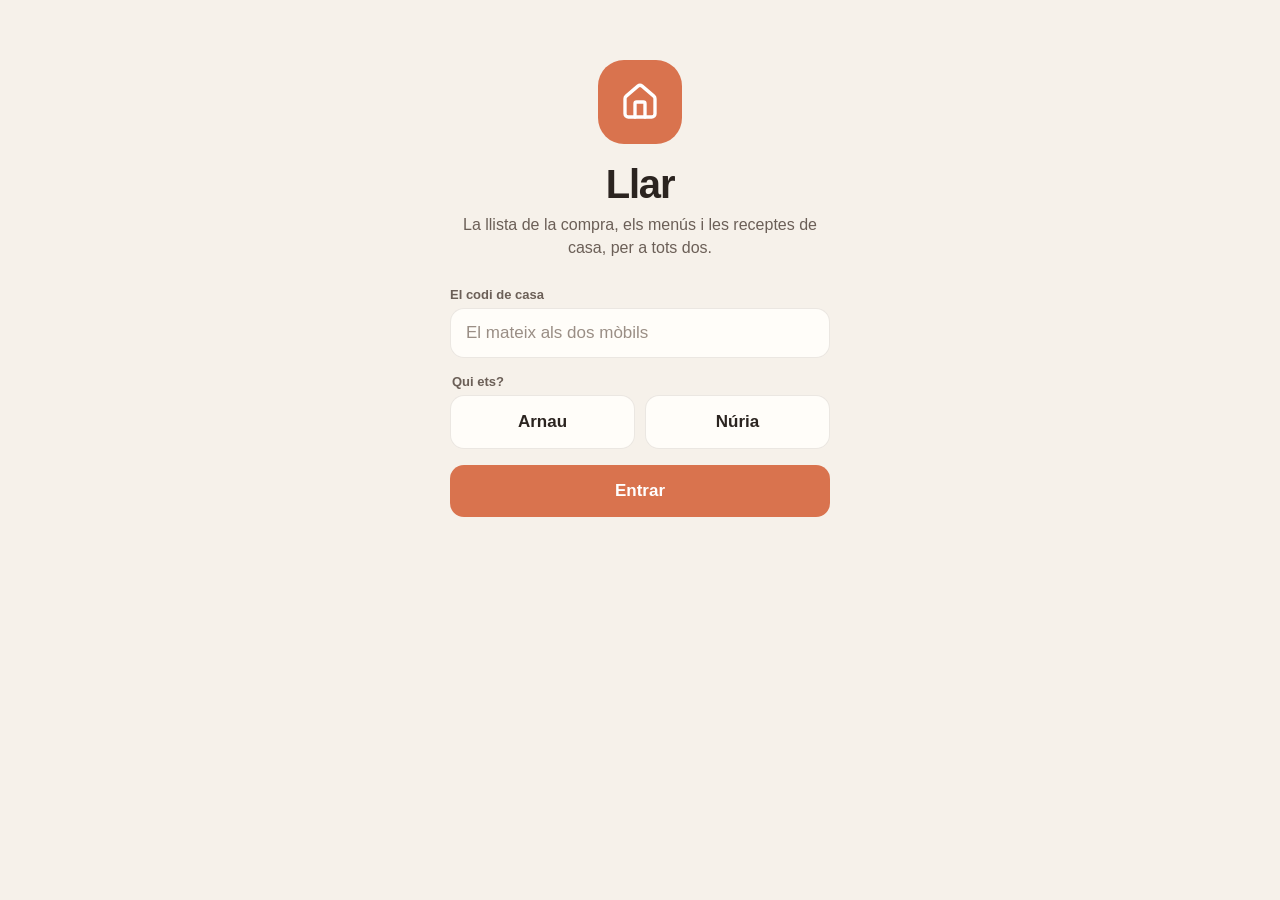
==== index.html @ fe241dc5 "Llar" ====
<!doctype html>
<html lang="ca">
<head>
<meta charset="utf-8">
<meta name="viewport" content="width=device-width, initial-scale=1, viewport-fit=cover">
<meta name="theme-color" content="#f6f1ea" media="(prefers-color-scheme: light)">
<meta name="theme-color" content="#161311" media="(prefers-color-scheme: dark)">
<meta name="robots" content="noindex">
<meta name="apple-mobile-web-app-capable" content="yes">
<meta name="mobile-web-app-capable" content="yes">
<meta name="apple-mobile-web-app-status-bar-style" content="default">
<meta name="apple-mobile-web-app-title" content="Llar">
<title>Llar</title>
<link rel="manifest" href="manifest.webmanifest">
<link rel="icon" href="icona-192.png">
<link rel="apple-touch-icon" href="icona-192.png">
<link rel="stylesheet" href="estil.css">
</head>
<body>
<div id="app"></div>
<script type="module" src="app.js"></script>
</body>
</html>
---- estil.css ----
/* La Llar: càlida i senzilla, per fer servir amb una mà al súper. Segueix el mode del mòbil (clar o fosc). */
:root {
	--fons: #f6f1ea; --panell: #fffdf9; --vora: rgba(60, 40, 20, 0.1);
	--text: #2b2420; --text-2: #6b5f57; --text-3: #9a8e85;
	--accent: #d9734e; --accent-suau: rgba(217, 115, 78, 0.12); --fet: #5b9a6b;
	color-scheme: light;
}
@media (prefers-color-scheme: dark) {
	:root {
		--fons: #161311; --panell: #211d1a; --vora: rgba(255, 240, 225, 0.08);
		--text: #f3ebe4; --text-2: #b9aca2; --text-3: #85796f;
		--accent: #ec8f69; --accent-suau: rgba(236, 143, 105, 0.14); --fet: #7cc08d;
		color-scheme: dark;
	}
}
* { box-sizing: border-box; }
html { -webkit-text-size-adjust: 100%; }
body { margin: 0; min-height: 100vh; font-family: -apple-system, BlinkMacSystemFont, 'SF Pro Text', 'Segoe UI', Inter, sans-serif; color: var(--text); background: var(--fons); -webkit-tap-highlight-color: transparent; }
button, input, textarea { font: inherit; color: inherit; }
button { cursor: pointer; }
svg { flex: none; }

/* entrar */
.entrar { display: flex; flex-direction: column; align-items: center; max-width: 420px; margin: 0 auto; padding: max(60px, env(safe-area-inset-top)) 20px 40px; text-align: center; }
.entrar .logo { display: grid; place-items: center; width: 84px; height: 84px; border-radius: 26px; color: #fff; background: var(--accent); }
.entrar h1 { margin: 18px 0 6px; font-size: 40px; font-weight: 900; letter-spacing: -0.03em; }
.entrar > p { margin: 0 0 28px; color: var(--text-2); line-height: 1.45; }
.entrar form { display: flex; flex-direction: column; gap: 16px; width: 100%; text-align: left; }
.entrar label { display: flex; flex-direction: column; gap: 6px; font-size: 13px; font-weight: 700; color: var(--text-2); }
.entrar input[name='codi']::placeholder { font-weight: 500; letter-spacing: 0; text-transform: none; color: var(--text-3); }
.entrar input[name='codi'] { height: 50px; padding: 0 16px; border: 0; border-radius: 14px; outline: 0; font-size: 17px; font-weight: 700; letter-spacing: 0.06em; text-transform: uppercase; background: var(--panell); box-shadow: inset 0 0 0 1px var(--vora); }
.entrar fieldset { display: flex; gap: 10px; margin: 0; padding: 0; border: 0; }
.entrar legend { margin-bottom: 6px; font-size: 13px; font-weight: 700; color: var(--text-2); }
.persona { flex: 1; }
.persona input { position: absolute; opacity: 0; }
.persona span { display: grid; place-items: center; height: 54px; border-radius: 14px; font-size: 17px; font-weight: 800; color: var(--text); background: var(--panell); box-shadow: inset 0 0 0 1px var(--vora); }
.persona input:checked + span { color: #fff; background: var(--accent); box-shadow: none; }
.entrar button[type='submit'] { height: 52px; border: 0; border-radius: 14px; font-size: 17px; font-weight: 800; color: #fff; background: var(--accent); }
.error { margin: 0; color: #c0392b; }

/* la barra de dalt */
.cap { position: sticky; top: 0; z-index: 5; display: flex; align-items: center; gap: 10px; padding: max(12px, env(safe-area-inset-top)) 16px 10px; background: color-mix(in srgb, var(--fons) 92%, transparent); backdrop-filter: blur(12px); -webkit-backdrop-filter: blur(12px); }
.marca { display: flex; align-items: center; gap: 7px; color: var(--accent); }
.marca b { font-size: 21px; font-weight: 900; letter-spacing: -0.02em; color: var(--text); }
.xarxa { display: flex; flex: 1; min-width: 0; align-items: center; gap: 5px; font-size: 12px; color: var(--text-3); }
.xarxa span { overflow: hidden; white-space: nowrap; text-overflow: ellipsis; }
.xarxa.al-dia svg { color: var(--fet); }
.xarxa.sense { color: var(--accent); }
.qui { height: 32px; padding: 0 12px; border: 0; border-radius: 999px; font-size: 13px; font-weight: 800; color: var(--accent); background: var(--accent-suau); }

.pantalla { display: flex; flex-direction: column; gap: 14px; max-width: 560px; margin: 0 auto; padding: 4px 16px calc(96px + env(safe-area-inset-bottom)); }

/* afegir */
.afegir { display: flex; gap: 8px; padding: 6px; border-radius: 18px; background: var(--panell); box-shadow: inset 0 0 0 1px var(--vora), 0 6px 20px rgba(60, 30, 10, 0.06); }
.afegir textarea { flex: 1; min-height: 44px; max-height: 160px; padding: 11px 10px; border: 0; outline: 0; font-size: 17px; background: none; resize: none; field-sizing: content; }
.afegir button { display: grid; place-items: center; width: 46px; height: 46px; align-self: flex-end; border: 0; border-radius: 14px; color: #fff; background: var(--accent); }

.sovint h2, .grup h2, .dia h2, .recepta-nova h2 { display: flex; align-items: center; gap: 6px; margin: 0 0 8px; font-size: 12px; font-weight: 800; letter-spacing: 0.08em; text-transform: uppercase; color: var(--text-3); }
.sovint > div { display: flex; flex-wrap: wrap; gap: 6px; }
.sovint button { height: 34px; padding: 0 13px; border: 0; border-radius: 999px; font-size: 14px; font-weight: 600; background: var(--panell); box-shadow: inset 0 0 0 1px var(--vora); }

/* la llista */
.grup h2 span { font-size: 15px; letter-spacing: 0; }
.grup h2 small { margin-left: 2px; font-weight: 700; color: var(--text-3); }
.grup ul { margin: 0; padding: 0; list-style: none; border-radius: 16px; background: var(--panell); box-shadow: inset 0 0 0 1px var(--vora); }
.grup li + li { border-top: 1px solid var(--vora); }
.cosa { display: flex; align-items: center; gap: 12px; width: 100%; min-height: 52px; padding: 10px 14px; border: 0; text-align: left; background: none; }
.cosa .marca { display: grid; place-items: center; width: 24px; height: 24px; border-radius: 50%; color: #fff; box-shadow: inset 0 0 0 2px var(--text-3); }
.cosa .nom { flex: 1; font-size: 17px; }
.cosa small { font-size: 12px; color: var(--text-3); text-align: right; }
.cosa.fet .marca { background: var(--fet); box-shadow: none; }
.cosa.fet .nom { color: var(--text-3); text-decoration: line-through; }
.comprat { opacity: 0.85; }
.buidar { margin-left: auto; height: 28px; padding: 0 11px; border: 0; border-radius: 999px; font-size: 12px; font-weight: 800; letter-spacing: 0; text-transform: none; color: #fff; background: var(--fet); }
.buit { display: flex; flex-direction: column; align-items: center; gap: 6px; margin: 30px 0; text-align: center; color: var(--text-2); }
.buit svg { color: var(--accent); }
.buit b { font-size: 18px; color: var(--text); }

/* el menú */
.explica { margin: 0; font-size: 14px; line-height: 1.45; color: var(--text-2); }
.dia { padding: 12px 14px; border-radius: 16px; background: var(--panell); box-shadow: inset 0 0 0 1px var(--vora); }
.dia h2 { margin-bottom: 6px; font-size: 15px; letter-spacing: 0; text-transform: none; color: var(--text); }
.dia h2 small { font-size: 12px; font-weight: 600; color: var(--text-3); }
.plat { display: flex; align-items: center; gap: 8px; padding: 8px 0; border-bottom: 1px solid var(--vora); }
.plat span { flex: 1; font-weight: 600; }
.plat small { font-size: 12px; color: var(--text-3); }
.plat button { display: grid; place-items: center; width: 30px; height: 30px; border: 0; border-radius: 50%; color: var(--text-3); background: none; }
.afegir-plat { display: flex; align-items: center; gap: 5px; height: 36px; margin-top: 6px; padding: 0 12px; border: 0; border-radius: 10px; font-size: 14px; font-weight: 700; color: var(--accent); background: var(--accent-suau); }
.triar { display: flex; flex-wrap: wrap; gap: 6px; margin-top: 8px; }
.triar button { height: 36px; padding: 0 12px; border: 0; border-radius: 999px; font-size: 14px; font-weight: 600; color: #fff; background: var(--accent); }
.triar .cancel { color: var(--text-2); background: var(--accent-suau); }

/* receptes */
.recepta-nova { display: flex; flex-direction: column; gap: 8px; padding: 14px; border-radius: 16px; background: var(--panell); box-shadow: inset 0 0 0 1px var(--vora); }
.recepta-nova input, .recepta-nova textarea { padding: 11px 12px; border: 0; border-radius: 10px; outline: 0; font-size: 16px; background: var(--fons); resize: vertical; }
.recepta-nova button { height: 44px; border: 0; border-radius: 12px; font-weight: 800; color: #fff; background: var(--accent); }
.recepta { border-radius: 16px; background: var(--panell); box-shadow: inset 0 0 0 1px var(--vora); }
.recepta summary { display: flex; align-items: baseline; gap: 8px; padding: 14px; list-style: none; cursor: pointer; }
.recepta summary::-webkit-details-marker { display: none; }
.recepta summary b { flex: 1; font-size: 16px; }
.recepta summary small { font-size: 12px; color: var(--text-3); }
.recepta ul { margin: 0; padding: 0 14px 0 32px; color: var(--text-2); line-height: 1.6; }
.recepta-botons { display: flex; gap: 8px; padding: 12px 14px 14px; }
.recepta-botons button { display: flex; align-items: center; gap: 6px; height: 38px; padding: 0 12px; border: 0; border-radius: 10px; font-size: 14px; font-weight: 700; color: var(--accent); background: var(--accent-suau); }
.recepta-botons .perill { margin-left: auto; color: var(--text-3); background: none; }

/* les pestanyes */
.pestanyes { position: fixed; right: 0; bottom: 0; left: 0; z-index: 5; display: flex; justify-content: center; gap: 4px; padding: 8px 12px max(10px, env(safe-area-inset-bottom)); background: color-mix(in srgb, var(--panell) 94%, transparent); backdrop-filter: blur(12px); -webkit-backdrop-filter: blur(12px); box-shadow: 0 -1px 0 var(--vora); }
.pestanyes button { position: relative; display: flex; flex: 1; max-width: 140px; flex-direction: column; align-items: center; gap: 3px; padding: 6px 0; border: 0; font-size: 11.5px; font-weight: 700; color: var(--text-3); background: none; }
.pestanyes button[aria-pressed='true'] { color: var(--accent); }
.pestanyes i { position: absolute; top: 0; left: calc(50% + 8px); min-width: 18px; height: 18px; padding: 0 5px; border-radius: 999px; font-size: 11px; font-style: normal; font-weight: 800; line-height: 18px; color: #fff; background: var(--accent); }

#avis { position: fixed; left: 50%; bottom: calc(84px + env(safe-area-inset-bottom)); z-index: 10; margin: 0; padding: 10px 16px; border-radius: 999px; font-size: 14px; font-weight: 700; color: #fff; background: #2b2420; opacity: 0; transform: translate(-50%, 8px); transition: opacity 0.2s, transform 0.2s; pointer-events: none; }
#avis.veure { opacity: 1; transform: translate(-50%, 0); }
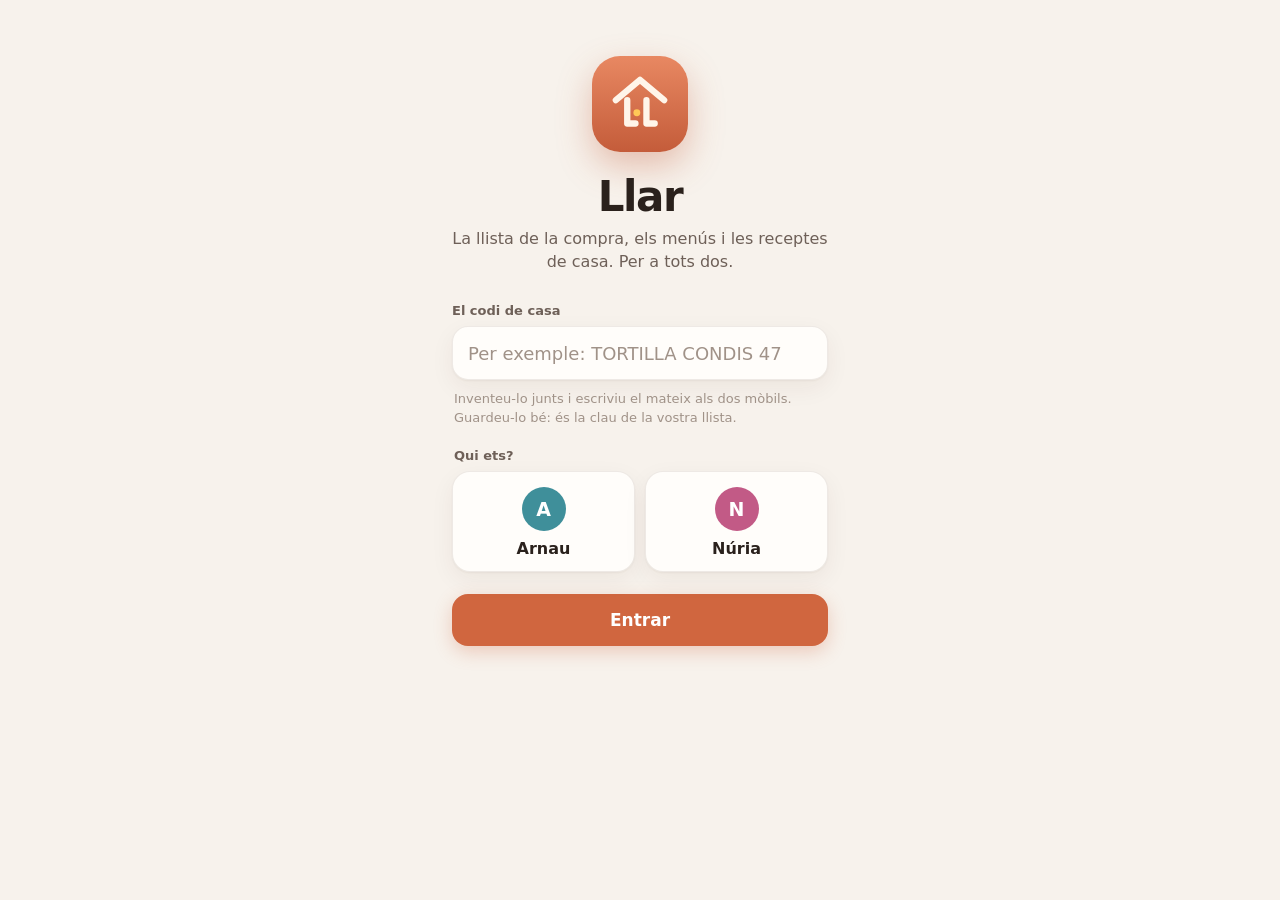
==== commit 5a72d183: "Llar" ====
--- a/index.html
+++ b/index.html
@@ -3,8 +3,8 @@
 <head>
 <meta charset="utf-8">
 <meta name="viewport" content="width=device-width, initial-scale=1, viewport-fit=cover">
-<meta name="theme-color" content="#f6f1ea" media="(prefers-color-scheme: light)">
-<meta name="theme-color" content="#161311" media="(prefers-color-scheme: dark)">
+<meta name="theme-color" content="#f7f2ec" media="(prefers-color-scheme: light)">
+<meta name="theme-color" content="#14110f" media="(prefers-color-scheme: dark)">
 <meta name="robots" content="noindex">
 <meta name="apple-mobile-web-app-capable" content="yes">
 <meta name="mobile-web-app-capable" content="yes">
@@ -13,7 +13,7 @@
 <title>Llar</title>
 <link rel="manifest" href="manifest.webmanifest">
 <link rel="icon" href="icona-192.png">
-<link rel="apple-touch-icon" href="icona-192.png">
+<link rel="apple-touch-icon" href="icona-180.png">
 <link rel="stylesheet" href="estil.css">
 </head>
 <body>
--- a/estil.css
+++ b/estil.css
@@ -1,114 +1,253 @@
-/* La Llar: càlida i senzilla, per fer servir amb una mà al súper. Segueix el mode del mòbil (clar o fosc). */
+/* La Llar: càlida i clara, per fer servir amb una mà al súper. Segueix el mode del mòbil (clar o fosc). */
 :root {
-	--fons: #f6f1ea; --panell: #fffdf9; --vora: rgba(60, 40, 20, 0.1);
-	--text: #2b2420; --text-2: #6b5f57; --text-3: #9a8e85;
-	--accent: #d9734e; --accent-suau: rgba(217, 115, 78, 0.12); --fet: #5b9a6b;
+	--fons: #f7f2ec; --panell: #fffdfa; --panell-2: #f1e9e0; --vora: rgba(70, 40, 20, 0.09);
+	--text: #2a211c; --text-2: #6e6058; --text-3: #a09288;
+	--accent: #d0663f; --accent-fort: #b9542f; --accent-suau: rgba(208, 102, 63, 0.11); --groc: #ffc857;
+	--fet: #4f9a68; --fet-suau: rgba(79, 154, 104, 0.12); --perill: #c8483a;
+	--arnau: #3f8f9a; --nuria: #c25a86; --reshi: #b08d3f;
+	--ombra: 0 1px 2px rgba(70, 40, 20, 0.05), 0 8px 24px rgba(70, 40, 20, 0.06);
+	--radi: 18px;
 	color-scheme: light;
 }
 @media (prefers-color-scheme: dark) {
 	:root {
-		--fons: #161311; --panell: #211d1a; --vora: rgba(255, 240, 225, 0.08);
-		--text: #f3ebe4; --text-2: #b9aca2; --text-3: #85796f;
-		--accent: #ec8f69; --accent-suau: rgba(236, 143, 105, 0.14); --fet: #7cc08d;
+		--fons: #14110f; --panell: #1f1a17; --panell-2: #2a2420; --vora: rgba(255, 235, 215, 0.07);
+		--text: #f4ece5; --text-2: #b8aaa0; --text-3: #85786f;
+		--accent: #ec8a62; --accent-fort: #f39b76; --accent-suau: rgba(236, 138, 98, 0.13);
+		--fet: #6cc28a; --fet-suau: rgba(108, 194, 138, 0.13); --perill: #ef7466;
+		--arnau: #5bb3bf; --nuria: #e07fa9; --reshi: #d2b061;
+		--ombra: 0 1px 2px rgba(0, 0, 0, 0.3);
 		color-scheme: dark;
 	}
 }
 * { box-sizing: border-box; }
 html { -webkit-text-size-adjust: 100%; }
-body { margin: 0; min-height: 100vh; font-family: -apple-system, BlinkMacSystemFont, 'SF Pro Text', 'Segoe UI', Inter, sans-serif; color: var(--text); background: var(--fons); -webkit-tap-highlight-color: transparent; }
+body { margin: 0; min-height: 100vh; font-family: -apple-system, BlinkMacSystemFont, 'SF Pro Text', 'Segoe UI', Inter, system-ui, sans-serif; color: var(--text); background: var(--fons); -webkit-tap-highlight-color: transparent; -webkit-font-smoothing: antialiased; }
+body.amb-full { overflow: hidden; }
 button, input, textarea { font: inherit; color: inherit; }
-button { cursor: pointer; }
+button { cursor: pointer; -webkit-user-select: none; user-select: none; }
+button:active { transform: scale(0.97); }
 svg { flex: none; }
+[hidden] { display: none !important; }
+:focus-visible { outline: 2px solid var(--accent); outline-offset: 2px; }
+
+/* les rodonetes de cada persona */
+.av { display: inline-grid; flex: none; place-items: center; width: 24px; height: 24px; border-radius: 50%; font-size: 11.5px; font-weight: 800; color: #fff; background: var(--text-3); }
+.av.gran { width: 44px; height: 44px; font-size: 19px; }
+.av-arnau { background: var(--arnau); }
+.av-nuria { background: var(--nuria); }
+.av-reshi { background: var(--reshi); }
+
+/* botons */
+.boto-gran { display: flex; align-items: center; justify-content: center; gap: 8px; width: 100%; height: 52px; border: 0; border-radius: 16px; font-size: 17px; font-weight: 800; color: #fff; background: var(--accent); box-shadow: 0 6px 18px rgba(208, 102, 63, 0.28); }
+.boto-principal { display: flex; align-items: center; gap: 6px; height: 44px; padding: 0 16px; border: 0; border-radius: 14px; font-size: 15px; font-weight: 800; color: #fff; background: var(--accent); }
+.boto-suau { display: inline-flex; align-items: center; justify-content: center; gap: 6px; min-width: 40px; height: 40px; padding: 0 12px; border: 0; border-radius: 12px; font-size: 14px; font-weight: 800; color: var(--accent); background: var(--accent-suau); }
+.boto-suau.actiu { color: #fff; background: var(--accent); }
+.boto-suau.ample { width: 100%; height: 48px; }
+.boto-perill { display: inline-flex; align-items: center; gap: 6px; height: 44px; padding: 0 14px; border: 0; border-radius: 12px; font-size: 14px; font-weight: 700; color: var(--perill); background: none; }
+.enllac { padding: 0; border: 0; font-weight: 700; color: var(--accent); background: none; text-decoration: underline; text-underline-offset: 3px; }
 
 /* entrar */
-.entrar { display: flex; flex-direction: column; align-items: center; max-width: 420px; margin: 0 auto; padding: max(60px, env(safe-area-inset-top)) 20px 40px; text-align: center; }
-.entrar .logo { display: grid; place-items: center; width: 84px; height: 84px; border-radius: 26px; color: #fff; background: var(--accent); }
-.entrar h1 { margin: 18px 0 6px; font-size: 40px; font-weight: 900; letter-spacing: -0.03em; }
-.entrar > p { margin: 0 0 28px; color: var(--text-2); line-height: 1.45; }
-.entrar form { display: flex; flex-direction: column; gap: 16px; width: 100%; text-align: left; }
-.entrar label { display: flex; flex-direction: column; gap: 6px; font-size: 13px; font-weight: 700; color: var(--text-2); }
+.entrar { display: flex; flex-direction: column; align-items: center; max-width: 420px; margin: 0 auto; padding: max(56px, calc(env(safe-area-inset-top) + 36px)) 22px 40px; text-align: center; }
+.logo-gran { display: grid; place-items: center; width: 96px; height: 96px; border-radius: 28px; color: #fff5e9; background: linear-gradient(180deg, #e88862, #c45c3a); box-shadow: 0 14px 34px rgba(196, 92, 58, 0.35); }
+.entrar h1 { margin: 20px 0 6px; font-size: 42px; font-weight: 900; letter-spacing: -0.035em; }
+.entrar > p { margin: 0 0 30px; font-size: 16px; line-height: 1.45; color: var(--text-2); }
+.entrar form { display: flex; flex-direction: column; gap: 14px; width: 100%; text-align: left; }
+.entrar label, .entrar legend { display: flex; flex-direction: column; gap: 8px; font-size: 13px; font-weight: 800; color: var(--text-2); }
+.entrar input[name='codi'] { height: 54px; padding: 0 16px; border: 0; border-radius: 16px; outline: 0; font-size: 18px; font-weight: 800; letter-spacing: 0.05em; text-transform: uppercase; background: var(--panell); box-shadow: inset 0 0 0 1px var(--vora), var(--ombra); }
+.entrar input[name='codi']:focus { box-shadow: inset 0 0 0 2px var(--accent); }
 .entrar input[name='codi']::placeholder { font-weight: 500; letter-spacing: 0; text-transform: none; color: var(--text-3); }
-.entrar input[name='codi'] { height: 50px; padding: 0 16px; border: 0; border-radius: 14px; outline: 0; font-size: 17px; font-weight: 700; letter-spacing: 0.06em; text-transform: uppercase; background: var(--panell); box-shadow: inset 0 0 0 1px var(--vora); }
-.entrar fieldset { display: flex; gap: 10px; margin: 0; padding: 0; border: 0; }
-.entrar legend { margin-bottom: 6px; font-size: 13px; font-weight: 700; color: var(--text-2); }
-.persona { flex: 1; }
+.ajuda { margin: -4px 2px 6px; font-size: 13px; line-height: 1.45; color: var(--text-3); }
+.entrar fieldset { margin: 0; padding: 0; border: 0; }
+.entrar legend { margin-bottom: 8px; }
+.persones { display: flex; gap: 10px; }
+.persona { position: relative; flex: 1; }
 .persona input { position: absolute; opacity: 0; }
-.persona span { display: grid; place-items: center; height: 54px; border-radius: 14px; font-size: 17px; font-weight: 800; color: var(--text); background: var(--panell); box-shadow: inset 0 0 0 1px var(--vora); }
-.persona input:checked + span { color: #fff; background: var(--accent); box-shadow: none; }
-.entrar button[type='submit'] { height: 52px; border: 0; border-radius: 14px; font-size: 17px; font-weight: 800; color: #fff; background: var(--accent); }
-.error { margin: 0; color: #c0392b; }
+.persona > span { display: flex; flex-direction: column; align-items: center; gap: 8px; padding: 16px 0 14px; border-radius: 18px; font-size: 16px; font-weight: 800; color: var(--text); background: var(--panell); box-shadow: inset 0 0 0 1px var(--vora), var(--ombra); transition: box-shadow 0.15s; }
+.persona input:checked + span { box-shadow: inset 0 0 0 2.5px var(--accent), var(--ombra); }
+.persona input:focus-visible + span { outline: 2px solid var(--accent); outline-offset: 2px; }
+.entrar .boto-gran { margin-top: 8px; }
+.error { margin: 0; color: var(--perill); }
 
 /* la barra de dalt */
-.cap { position: sticky; top: 0; z-index: 5; display: flex; align-items: center; gap: 10px; padding: max(12px, env(safe-area-inset-top)) 16px 10px; background: color-mix(in srgb, var(--fons) 92%, transparent); backdrop-filter: blur(12px); -webkit-backdrop-filter: blur(12px); }
-.marca { display: flex; align-items: center; gap: 7px; color: var(--accent); }
-.marca b { font-size: 21px; font-weight: 900; letter-spacing: -0.02em; color: var(--text); }
-.xarxa { display: flex; flex: 1; min-width: 0; align-items: center; gap: 5px; font-size: 12px; color: var(--text-3); }
-.xarxa span { overflow: hidden; white-space: nowrap; text-overflow: ellipsis; }
-.xarxa.al-dia svg { color: var(--fet); }
-.xarxa.sense { color: var(--accent); }
-.qui { height: 32px; padding: 0 12px; border: 0; border-radius: 999px; font-size: 13px; font-weight: 800; color: var(--accent); background: var(--accent-suau); }
-
-.pantalla { display: flex; flex-direction: column; gap: 14px; max-width: 560px; margin: 0 auto; padding: 4px 16px calc(96px + env(safe-area-inset-bottom)); }
+.cap { position: sticky; top: 0; z-index: 5; display: flex; align-items: center; gap: 10px; padding: max(12px, env(safe-area-inset-top)) 16px 10px; background: color-mix(in srgb, var(--fons) 88%, transparent); backdrop-filter: saturate(1.4) blur(14px); -webkit-backdrop-filter: saturate(1.4) blur(14px); }
+.marca { display: flex; flex: 1; align-items: center; gap: 8px; color: var(--accent); }
+.marca b { font-size: 22px; font-weight: 900; letter-spacing: -0.03em; color: var(--text); }
+.estat-xarxa { display: flex; align-items: center; gap: 6px; height: 30px; padding: 0 6px; border: 0; font-size: 12.5px; font-weight: 700; color: var(--text-3); background: none; }
+.estat-xarxa i, .xarxa-text i { width: 8px; height: 8px; border-radius: 50%; background: var(--text-3); }
+.estat-xarxa.al-dia i, .xarxa-text.al-dia i { background: var(--fet); }
+.estat-xarxa.sense, .xarxa-text.sense { color: var(--accent); }
+.estat-xarxa.sense i, .xarxa-text.sense i { background: var(--accent); }
+.estat-xarxa.mirant i { animation: batec 1s ease-in-out infinite alternate; }
+@keyframes batec { to { opacity: 0.25; } }
+.qui { padding: 0; border: 0; border-radius: 50%; background: none; }
+.qui .av { width: 34px; height: 34px; font-size: 14px; }
+
+.pantalla { display: flex; flex-direction: column; gap: 16px; max-width: 560px; margin: 0 auto; padding: 6px 16px calc(110px + env(safe-area-inset-bottom)); }
+.titol h1 { margin: 4px 0 4px; font-size: 32px; font-weight: 900; letter-spacing: -0.03em; }
+.titol p { margin: 0; font-size: 14.5px; line-height: 1.45; color: var(--text-2); }
+
+/* instal·lar a l'iPhone */
+.installar { display: flex; align-items: flex-start; gap: 12px; padding: 14px; border-radius: var(--radi); background: var(--accent-suau); }
+.installar-icona { display: grid; flex: none; place-items: center; width: 44px; height: 44px; border-radius: 12px; color: #fff5e9; background: linear-gradient(180deg, #e88862, #c45c3a); }
+.installar > div:nth-child(2) { flex: 1; }
+.installar b { font-size: 15px; }
+.installar p { margin: 3px 0 0; font-size: 13.5px; line-height: 1.45; color: var(--text-2); }
+.installar p svg { vertical-align: -2px; color: var(--accent); }
+.installar p span { color: var(--text-3); }
+.installar button { display: grid; place-items: center; width: 30px; height: 30px; border: 0; border-radius: 50%; color: var(--text-3); background: none; }
 
 /* afegir */
-.afegir { display: flex; gap: 8px; padding: 6px; border-radius: 18px; background: var(--panell); box-shadow: inset 0 0 0 1px var(--vora), 0 6px 20px rgba(60, 30, 10, 0.06); }
-.afegir textarea { flex: 1; min-height: 44px; max-height: 160px; padding: 11px 10px; border: 0; outline: 0; font-size: 17px; background: none; resize: none; field-sizing: content; }
-.afegir button { display: grid; place-items: center; width: 46px; height: 46px; align-self: flex-end; border: 0; border-radius: 14px; color: #fff; background: var(--accent); }
-
-.sovint h2, .grup h2, .dia h2, .recepta-nova h2 { display: flex; align-items: center; gap: 6px; margin: 0 0 8px; font-size: 12px; font-weight: 800; letter-spacing: 0.08em; text-transform: uppercase; color: var(--text-3); }
-.sovint > div { display: flex; flex-wrap: wrap; gap: 6px; }
-.sovint button { height: 34px; padding: 0 13px; border: 0; border-radius: 999px; font-size: 14px; font-weight: 600; background: var(--panell); box-shadow: inset 0 0 0 1px var(--vora); }
+.afegir { display: flex; gap: 8px; padding: 6px 6px 6px 8px; border-radius: 20px; background: var(--panell); box-shadow: inset 0 0 0 1px var(--vora), var(--ombra); transition: box-shadow 0.15s; }
+.afegir:focus-within { box-shadow: inset 0 0 0 2px var(--accent), var(--ombra); }
+.afegir textarea { flex: 1; min-height: 46px; max-height: 160px; padding: 12px 8px; border: 0; outline: 0; font-size: 17px; background: none; resize: none; field-sizing: content; }
+.afegir textarea::placeholder { color: var(--text-3); }
+.afegir button { display: grid; place-items: center; width: 46px; height: 46px; align-self: flex-end; border: 0; border-radius: 15px; color: #fff; background: var(--accent); }
+.suggeriments { display: flex; flex-wrap: wrap; gap: 6px; margin-top: -8px; }
+
+.sovint h2, .grup h2 { display: flex; align-items: center; gap: 7px; margin: 0 0 8px 4px; font-size: 12px; font-weight: 800; letter-spacing: 0.07em; text-transform: uppercase; color: var(--text-3); }
+.xips, .suggeriments { display: flex; flex-wrap: wrap; gap: 7px; }
+.xips button, .suggeriments button { display: flex; align-items: center; gap: 4px; height: 36px; padding: 0 13px 0 10px; border: 0; border-radius: 999px; font-size: 14.5px; font-weight: 600; background: var(--panell); box-shadow: inset 0 0 0 1px var(--vora); }
+.xips svg, .suggeriments svg { color: var(--accent); }
+
+/* la barra de progrés i les eines */
+.barra-llista { display: flex; align-items: center; gap: 8px; }
+.progres { position: relative; display: flex; flex: 1; align-items: baseline; gap: 8px; min-width: 0; padding-bottom: 10px; }
+.progres b { font-size: 19px; font-weight: 900; letter-spacing: -0.02em; }
+.progres span { overflow: hidden; font-size: 13px; color: var(--text-3); white-space: nowrap; text-overflow: ellipsis; }
+.progres i { position: absolute; right: 0; bottom: 0; left: 0; height: 4px; border-radius: 4px; background: linear-gradient(90deg, var(--fet) var(--fet), var(--panell-2) var(--fet)); }
 
 /* la llista */
-.grup h2 span { font-size: 15px; letter-spacing: 0; }
-.grup h2 small { margin-left: 2px; font-weight: 700; color: var(--text-3); }
-.grup ul { margin: 0; padding: 0; list-style: none; border-radius: 16px; background: var(--panell); box-shadow: inset 0 0 0 1px var(--vora); }
+.grup h2 .emoji { display: grid; place-items: center; width: 24px; height: 24px; border-radius: 8px; font-size: 14px; letter-spacing: 0; background: var(--panell-2); }
+.grup h2 small { font-weight: 700; color: var(--text-3); opacity: 0.8; }
+.grup ul { margin: 0; padding: 0; overflow: hidden; list-style: none; border-radius: var(--radi); background: var(--panell); box-shadow: inset 0 0 0 1px var(--vora), var(--ombra); }
 .grup li + li { border-top: 1px solid var(--vora); }
-.cosa { display: flex; align-items: center; gap: 12px; width: 100%; min-height: 52px; padding: 10px 14px; border: 0; text-align: left; background: none; }
-.cosa .marca { display: grid; place-items: center; width: 24px; height: 24px; border-radius: 50%; color: #fff; box-shadow: inset 0 0 0 2px var(--text-3); }
-.cosa .nom { flex: 1; font-size: 17px; }
-.cosa small { font-size: 12px; color: var(--text-3); text-align: right; }
-.cosa.fet .marca { background: var(--fet); box-shadow: none; }
-.cosa.fet .nom { color: var(--text-3); text-decoration: line-through; }
-.comprat { opacity: 0.85; }
-.buidar { margin-left: auto; height: 28px; padding: 0 11px; border: 0; border-radius: 999px; font-size: 12px; font-weight: 800; letter-spacing: 0; text-transform: none; color: #fff; background: var(--fet); }
-.buit { display: flex; flex-direction: column; align-items: center; gap: 6px; margin: 30px 0; text-align: center; color: var(--text-2); }
-.buit svg { color: var(--accent); }
-.buit b { font-size: 18px; color: var(--text); }
+.cosa { display: flex; align-items: center; gap: 13px; width: 100%; min-height: 54px; padding: 10px 14px; border: 0; text-align: left; background: none; }
+.cosa:active { transform: none; background: var(--panell-2); }
+.check { display: grid; flex: none; place-items: center; width: 26px; height: 26px; border-radius: 50%; color: #fff; box-shadow: inset 0 0 0 2px color-mix(in srgb, var(--text-3) 70%, transparent); transition: background 0.15s; }
+.cosa .nom { display: flex; flex: 1; flex-direction: column; gap: 1px; min-width: 0; font-size: 17px; }
+.cosa .nom small { display: flex; align-items: center; gap: 4px; font-size: 12.5px; color: var(--text-3); }
+.cosa .av { width: 22px; height: 22px; font-size: 10.5px; opacity: 0.9; }
+.cosa.fet .check { background: var(--fet); box-shadow: none; }
+.cosa.fet .nom { color: var(--text-3); text-decoration: line-through; text-decoration-color: color-mix(in srgb, var(--text-3) 60%, transparent); }
+.cosa.fet .av { opacity: 0.5; }
+.cosa.nou .check { animation: pop 0.3s ease-out; }
+@keyframes pop { 0% { transform: scale(0.6); } 60% { transform: scale(1.15); } 100% { transform: scale(1); } }
+.treure { display: grid; place-items: center; width: 38px; height: 38px; margin: -6px -6px -6px 0; border: 0; border-radius: 12px; color: var(--perill); background: color-mix(in srgb, var(--perill) 10%, transparent); }
+.carro ul { background: color-mix(in srgb, var(--panell) 60%, transparent); box-shadow: inset 0 0 0 1px var(--vora); }
+.carro .boto-gran { margin-top: 12px; background: var(--fet); box-shadow: 0 6px 18px color-mix(in srgb, var(--fet) 30%, transparent); }
+.buit { display: flex; flex-direction: column; align-items: center; gap: 4px; margin: 24px 12px; text-align: center; color: var(--text-2); }
+.buit-dibuix { display: grid; place-items: center; width: 76px; height: 76px; margin-bottom: 10px; border-radius: 50%; color: var(--accent); background: var(--accent-suau); }
+.buit b { font-size: 20px; font-weight: 900; color: var(--text); }
+.buit p { max-width: 300px; margin: 4px 0 0; font-size: 15px; line-height: 1.5; }
 
 /* el menú */
-.explica { margin: 0; font-size: 14px; line-height: 1.45; color: var(--text-2); }
-.dia { padding: 12px 14px; border-radius: 16px; background: var(--panell); box-shadow: inset 0 0 0 1px var(--vora); }
-.dia h2 { margin-bottom: 6px; font-size: 15px; letter-spacing: 0; text-transform: none; color: var(--text); }
-.dia h2 small { font-size: 12px; font-weight: 600; color: var(--text-3); }
-.plat { display: flex; align-items: center; gap: 8px; padding: 8px 0; border-bottom: 1px solid var(--vora); }
-.plat span { flex: 1; font-weight: 600; }
-.plat small { font-size: 12px; color: var(--text-3); }
-.plat button { display: grid; place-items: center; width: 30px; height: 30px; border: 0; border-radius: 50%; color: var(--text-3); background: none; }
-.afegir-plat { display: flex; align-items: center; gap: 5px; height: 36px; margin-top: 6px; padding: 0 12px; border: 0; border-radius: 10px; font-size: 14px; font-weight: 700; color: var(--accent); background: var(--accent-suau); }
-.triar { display: flex; flex-wrap: wrap; gap: 6px; margin-top: 8px; }
-.triar button { height: 36px; padding: 0 12px; border: 0; border-radius: 999px; font-size: 14px; font-weight: 600; color: #fff; background: var(--accent); }
-.triar .cancel { color: var(--text-2); background: var(--accent-suau); }
+.dia { display: flex; gap: 14px; padding: 14px; border-radius: var(--radi); background: var(--panell); box-shadow: inset 0 0 0 1px var(--vora), var(--ombra); }
+.dia-data { display: flex; flex: none; flex-direction: column; align-items: center; justify-content: center; width: 50px; height: 56px; border-radius: 14px; background: var(--panell-2); }
+.dia-data b { font-size: 21px; font-weight: 900; line-height: 1; font-variant-numeric: tabular-nums; }
+.dia-data span { margin-top: 3px; font-size: 11px; font-weight: 800; letter-spacing: 0.05em; text-transform: uppercase; color: var(--text-3); }
+.dia.avui { box-shadow: inset 0 0 0 2px var(--accent), var(--ombra); }
+.dia.avui .dia-data { color: #fff; background: var(--accent); }
+.dia.avui .dia-data span { color: rgba(255, 255, 255, 0.85); }
+.dia-cos { display: flex; flex: 1; flex-direction: column; min-width: 0; }
+.dia-cos h2 { margin: 2px 0 6px; font-size: 17px; font-weight: 800; }
+.plat { display: flex; align-items: center; gap: 9px; padding: 7px 0; border-bottom: 1px solid var(--vora); }
+.plat > span:not(.av) { flex: 1; font-size: 15.5px; font-weight: 600; }
+.plat .av { width: 20px; height: 20px; font-size: 10px; }
+.plat button { display: grid; place-items: center; width: 32px; height: 32px; margin: -4px -6px -4px 0; border: 0; border-radius: 50%; color: var(--text-3); background: none; }
+.afegir-plat { display: flex; align-items: center; gap: 5px; align-self: flex-start; height: 34px; margin-top: 8px; padding: 0 12px 0 9px; border: 0; border-radius: 10px; font-size: 14px; font-weight: 700; color: var(--accent); background: var(--accent-suau); }
 
 /* receptes */
-.recepta-nova { display: flex; flex-direction: column; gap: 8px; padding: 14px; border-radius: 16px; background: var(--panell); box-shadow: inset 0 0 0 1px var(--vora); }
-.recepta-nova input, .recepta-nova textarea { padding: 11px 12px; border: 0; border-radius: 10px; outline: 0; font-size: 16px; background: var(--fons); resize: vertical; }
-.recepta-nova button { height: 44px; border: 0; border-radius: 12px; font-weight: 800; color: #fff; background: var(--accent); }
-.recepta { border-radius: 16px; background: var(--panell); box-shadow: inset 0 0 0 1px var(--vora); }
-.recepta summary { display: flex; align-items: baseline; gap: 8px; padding: 14px; list-style: none; cursor: pointer; }
-.recepta summary::-webkit-details-marker { display: none; }
-.recepta summary b { flex: 1; font-size: 16px; }
-.recepta summary small { font-size: 12px; color: var(--text-3); }
-.recepta ul { margin: 0; padding: 0 14px 0 32px; color: var(--text-2); line-height: 1.6; }
-.recepta-botons { display: flex; gap: 8px; padding: 12px 14px 14px; }
-.recepta-botons button { display: flex; align-items: center; gap: 6px; height: 38px; padding: 0 12px; border: 0; border-radius: 10px; font-size: 14px; font-weight: 700; color: var(--accent); background: var(--accent-suau); }
-.recepta-botons .perill { margin-left: auto; color: var(--text-3); background: none; }
+.eines-receptes { display: flex; gap: 8px; }
+.cerca { display: flex; flex: 1; align-items: center; gap: 8px; height: 44px; padding: 0 12px; border-radius: 14px; color: var(--text-3); background: var(--panell); box-shadow: inset 0 0 0 1px var(--vora); }
+.cerca:focus-within { box-shadow: inset 0 0 0 2px var(--accent); }
+.cerca input { flex: 1; min-width: 0; height: 100%; border: 0; outline: 0; font-size: 16px; color: var(--text); background: none; }
+.receptes { display: flex; flex-direction: column; margin: 0; padding: 0; overflow: hidden; list-style: none; border-radius: var(--radi); background: var(--panell); box-shadow: inset 0 0 0 1px var(--vora), var(--ombra); }
+.receptes li + li { border-top: 1px solid var(--vora); }
+.recepta { display: flex; align-items: center; gap: 12px; width: 100%; padding: 12px 12px 12px 14px; border: 0; text-align: left; color: var(--text-3); background: none; }
+.recepta:active { transform: none; background: var(--panell-2); }
+.recepta-icona { display: grid; flex: none; place-items: center; width: 40px; height: 40px; border-radius: 12px; color: var(--accent); background: var(--accent-suau); }
+.recepta-text { display: flex; flex: 1; flex-direction: column; gap: 2px; min-width: 0; }
+.recepta-text b { font-size: 16px; color: var(--text); }
+.recepta-text small { overflow: hidden; font-size: 13px; white-space: nowrap; text-overflow: ellipsis; color: var(--text-3); }
+.buit-cerca { margin: 0; text-align: center; color: var(--text-3); }
 
 /* les pestanyes */
-.pestanyes { position: fixed; right: 0; bottom: 0; left: 0; z-index: 5; display: flex; justify-content: center; gap: 4px; padding: 8px 12px max(10px, env(safe-area-inset-bottom)); background: color-mix(in srgb, var(--panell) 94%, transparent); backdrop-filter: blur(12px); -webkit-backdrop-filter: blur(12px); box-shadow: 0 -1px 0 var(--vora); }
-.pestanyes button { position: relative; display: flex; flex: 1; max-width: 140px; flex-direction: column; align-items: center; gap: 3px; padding: 6px 0; border: 0; font-size: 11.5px; font-weight: 700; color: var(--text-3); background: none; }
+.pestanyes { position: fixed; right: 0; bottom: 0; left: 0; z-index: 5; display: flex; justify-content: center; gap: 4px; padding: 6px 12px max(8px, env(safe-area-inset-bottom)); background: color-mix(in srgb, var(--panell) 90%, transparent); backdrop-filter: saturate(1.4) blur(14px); -webkit-backdrop-filter: saturate(1.4) blur(14px); box-shadow: 0 -1px 0 var(--vora); }
+.pestanyes button { position: relative; display: flex; flex: 1; max-width: 140px; flex-direction: column; align-items: center; gap: 3px; padding: 6px 0 4px; border: 0; font-size: 11px; font-weight: 700; color: var(--text-3); background: none; }
 .pestanyes button[aria-pressed='true'] { color: var(--accent); }
-.pestanyes i { position: absolute; top: 0; left: calc(50% + 8px); min-width: 18px; height: 18px; padding: 0 5px; border-radius: 999px; font-size: 11px; font-style: normal; font-weight: 800; line-height: 18px; color: #fff; background: var(--accent); }
-
-#avis { position: fixed; left: 50%; bottom: calc(84px + env(safe-area-inset-bottom)); z-index: 10; margin: 0; padding: 10px 16px; border-radius: 999px; font-size: 14px; font-weight: 700; color: #fff; background: #2b2420; opacity: 0; transform: translate(-50%, 8px); transition: opacity 0.2s, transform 0.2s; pointer-events: none; }
-#avis.veure { opacity: 1; transform: translate(-50%, 0); }
+.pestanyes i { position: absolute; top: 1px; left: calc(50% + 8px); min-width: 19px; height: 19px; padding: 0 5px; border: 2px solid var(--panell); border-radius: 999px; font-size: 10.5px; font-style: normal; font-weight: 800; line-height: 15px; color: #fff; background: var(--accent); }
+
+/* el full de baix */
+.vel { position: fixed; inset: 0; z-index: 20; background: rgba(20, 12, 8, 0.38); animation: apareix 0.2s ease-out; }
+.full { position: fixed; right: 0; bottom: 0; left: 0; z-index: 21; display: flex; flex-direction: column; gap: 14px; max-width: 560px; max-height: 88vh; margin: 0 auto; padding: 10px 18px max(22px, env(safe-area-inset-bottom)); overflow-y: auto; border-radius: 24px 24px 0 0; background: var(--fons); box-shadow: 0 -10px 40px rgba(0, 0, 0, 0.18); animation: puja 0.26s cubic-bezier(0.2, 0.9, 0.3, 1); overscroll-behavior: contain; }
+@keyframes apareix { from { opacity: 0; } }
+@keyframes puja { from { transform: translateY(40px); opacity: 0; } }
+.full-nansa { align-self: center; width: 38px; height: 5px; border-radius: 5px; background: var(--text-3); opacity: 0.4; }
+.full-tancar { position: absolute; top: 14px; right: 14px; display: grid; place-items: center; width: 32px; height: 32px; border: 0; border-radius: 50%; color: var(--text-2); background: var(--panell-2); }
+.full h2 { margin: 6px 44px 0 0; font-size: 22px; font-weight: 900; letter-spacing: -0.02em; }
+.triar { display: flex; flex-direction: column; margin: 0; padding: 0; overflow: hidden; list-style: none; border-radius: var(--radi); background: var(--panell); box-shadow: inset 0 0 0 1px var(--vora); }
+.triar li + li { border-top: 1px solid var(--vora); }
+.triar button { display: flex; align-items: baseline; justify-content: space-between; gap: 10px; width: 100%; padding: 14px 16px; border: 0; text-align: left; background: none; }
+.triar button:active { transform: none; background: var(--accent-suau); }
+.triar b { font-size: 16px; font-weight: 700; }
+.triar small { flex: none; font-size: 12.5px; color: var(--text-3); }
+.plat-lliure { display: flex; gap: 8px; }
+.plat-lliure input, .form-recepta input, .form-recepta textarea { flex: 1; min-width: 0; padding: 12px 14px; border: 0; border-radius: 14px; outline: 0; font-size: 16px; background: var(--panell); box-shadow: inset 0 0 0 1px var(--vora); }
+.plat-lliure input:focus, .form-recepta input:focus, .form-recepta textarea:focus { box-shadow: inset 0 0 0 2px var(--accent); }
+.plat-lliure button { display: grid; place-items: center; width: 48px; border: 0; border-radius: 14px; color: #fff; background: var(--accent); }
+.form-recepta { display: flex; flex-direction: column; gap: 14px; }
+.form-recepta label { display: flex; flex-direction: column; gap: 7px; font-size: 13px; font-weight: 800; color: var(--text-2); }
+.form-recepta textarea { line-height: 1.5; resize: vertical; }
+.full-botons { display: flex; align-items: center; justify-content: space-between; gap: 8px; }
+.full-botons .boto-suau { height: 44px; }
+.perfil { display: flex; flex-direction: column; align-items: center; gap: 6px; padding-top: 6px; text-align: center; }
+.perfil .av.gran { width: 64px; height: 64px; font-size: 26px; }
+.perfil h2 { margin: 6px 0 0; }
+.xarxa-text { display: flex; align-items: center; gap: 7px; margin: 0; font-size: 14px; color: var(--text-2); }
+.codi { display: flex; flex-direction: column; gap: 4px; padding: 14px 16px; border-radius: var(--radi); background: var(--panell); box-shadow: inset 0 0 0 1px var(--vora); }
+.codi span { font-size: 12px; font-weight: 800; letter-spacing: 0.07em; text-transform: uppercase; color: var(--text-3); }
+.codi b { font-size: 19px; letter-spacing: 0.04em; word-break: break-word; }
+.codi small { font-size: 13px; line-height: 1.45; color: var(--text-3); }
+
+/* l'avís de baix */
+#avis { position: fixed; left: 50%; bottom: calc(86px + env(safe-area-inset-bottom)); z-index: 30; display: flex; align-items: center; gap: 14px; max-width: calc(100% - 32px); padding: 8px 8px 8px 18px; border-radius: 16px; font-size: 14.5px; font-weight: 600; color: #fff; background: #2a211c; box-shadow: 0 10px 30px rgba(0, 0, 0, 0.25); opacity: 0; transform: translate(-50%, 12px); transition: opacity 0.2s, transform 0.2s; pointer-events: none; }
+#avis span { padding: 4px 0; }
+#avis:not(:has(button)) { padding-right: 18px; }
+#avis button { flex: none; height: 34px; padding: 0 12px; border: 0; border-radius: 10px; font-weight: 800; color: var(--groc); background: rgba(255, 255, 255, 0.1); }
+#avis.veure { opacity: 1; transform: translate(-50%, 0); pointer-events: auto; }
+@media (prefers-color-scheme: dark) { #avis { background: #3a312b; } }
+@media (prefers-reduced-motion: reduce) { *, *::before, *::after { animation: none !important; transition: none !important; } }
+.full > * { flex-shrink: 0; }
+.form-recepta input, .form-recepta textarea, .plat-lliure input { font-weight: 500; color: var(--text); }
+body.amb-full #avis { top: max(14px, env(safe-area-inset-top)); bottom: auto; transform: translate(-50%, -12px); }
+body.amb-full #avis.veure { transform: translate(-50%, 0); }
+#avis { width: max-content; }
+
+/* cada producte amb la seva icona i el color del seu tipus */
+.ic-cosa { display: grid; flex: none; place-items: center; width: 36px; height: 36px; border-radius: 11px; font-size: 21px; line-height: 1; background: color-mix(in srgb, var(--c, var(--text-3)) 15%, transparent); }
+.cosa.fet .ic-cosa { filter: grayscale(0.7); opacity: 0.6; }
+.grup:not(.carro) h2 { color: var(--c); }
+.grup:not(.carro) h2 .emoji { background: color-mix(in srgb, var(--c) 16%, transparent); }
+.grup:not(.carro) h2 small { color: var(--c); opacity: 0.7; }
+.grup:not(.carro) ul { box-shadow: inset 3px 0 0 var(--c), inset 0 0 0 1px var(--vora), var(--ombra); }
+.carro .ic-cosa { --c: var(--text-3); }
+
+/* d'un toc: fitxes amb icona grossa */
+.rapid h2, .rapid-cat h3 { display: flex; align-items: center; gap: 7px; margin: 0 0 8px 4px; font-size: 12px; font-weight: 800; letter-spacing: 0.07em; text-transform: uppercase; color: var(--text-3); }
+.rapids { display: flex; gap: 8px; margin: 0 -16px; padding: 2px 16px 6px; overflow-x: auto; scrollbar-width: none; scroll-snap-type: x proximity; }
+.rapids::-webkit-scrollbar { display: none; }
+.fitxa { position: relative; display: flex; flex: none; flex-direction: column; align-items: center; justify-content: flex-start; gap: 6px; width: 76px; padding: 10px 4px 9px; border: 0; border-radius: 18px; font-size: 12px; font-weight: 700; line-height: 1.2; text-align: center; color: var(--text); background: var(--panell); box-shadow: inset 0 0 0 1px var(--vora), var(--ombra); scroll-snap-align: start; }
+.fitxa > span:last-of-type { display: -webkit-box; overflow: hidden; -webkit-line-clamp: 2; -webkit-box-orient: vertical; }
+.fitxa-ic { display: grid; place-items: center; width: 46px; height: 46px; border-radius: 15px; font-size: 27px; line-height: 1; background: color-mix(in srgb, var(--c, var(--accent)) 16%, transparent); }
+.fitxa.mes { color: var(--accent); }
+.fitxa.mes .fitxa-ic { color: var(--accent); background: var(--accent-suau); }
+.fitxa.posat { box-shadow: inset 0 0 0 2px var(--c), var(--ombra); }
+.fitxa.posat .fitxa-ic { background: color-mix(in srgb, var(--c) 30%, transparent); }
+.fitxa i { position: absolute; top: 5px; right: 5px; display: grid; place-items: center; width: 19px; height: 19px; border-radius: 50%; color: #fff; background: var(--c); }
+.rapids.graella { display: grid; grid-template-columns: repeat(auto-fill, minmax(74px, 1fr)); margin: 0; padding: 0; overflow: visible; }
+.rapids.graella .fitxa { width: auto; }
+.rapid-cat h3 { color: var(--c); }
+.rapid-cat h3 span { display: grid; place-items: center; width: 24px; height: 24px; border-radius: 8px; font-size: 14px; background: color-mix(in srgb, var(--c) 16%, transparent); }
+.full-explica { margin: -8px 0 0; font-size: 14px; color: var(--text-2); }
+.full.quiet, .vel.quiet { animation: none; }
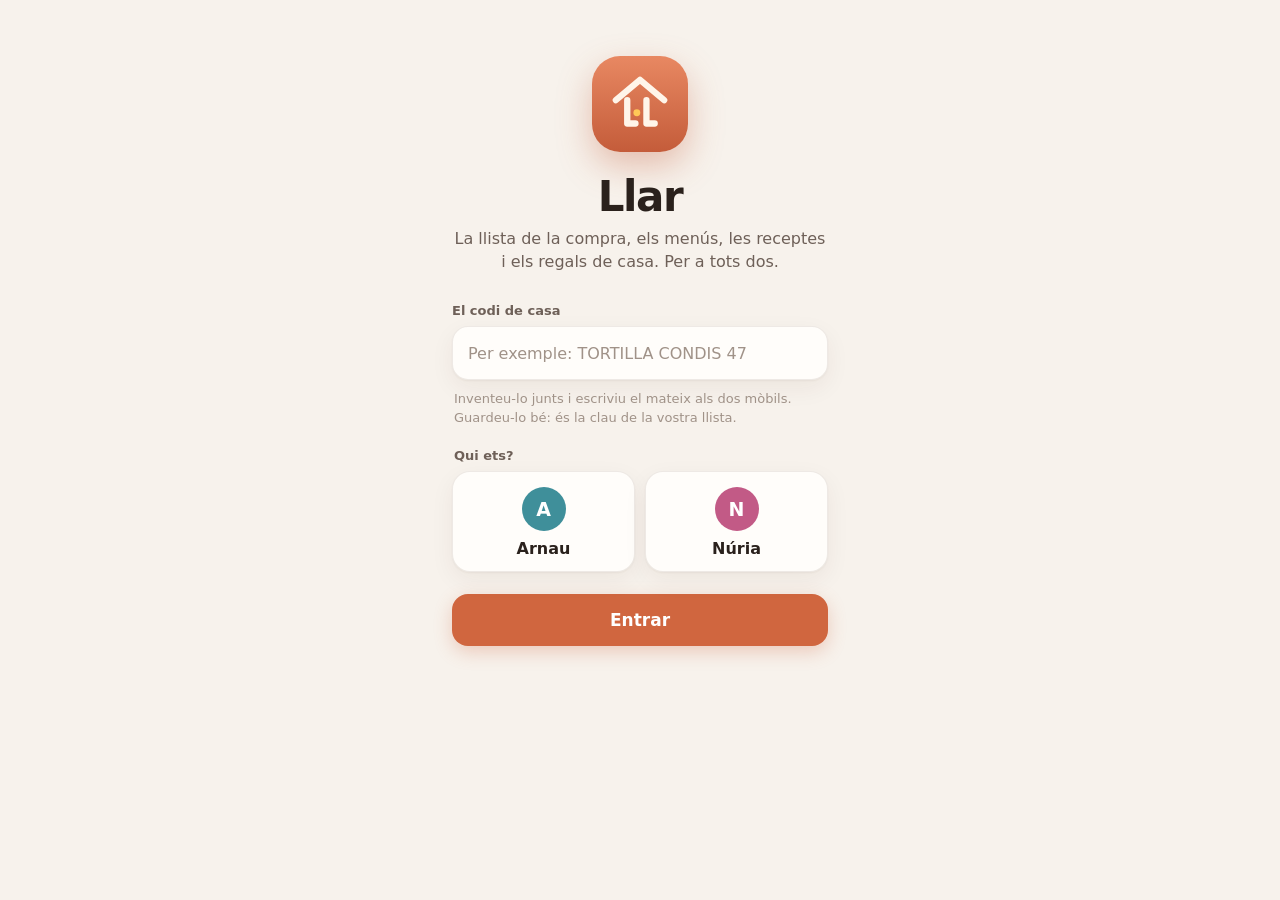
==== commit 079f6ed5: "Llar" ====
--- a/index.html
+++ b/index.html
@@ -2,7 +2,7 @@
 <html lang="ca">
 <head>
 <meta charset="utf-8">
-<meta name="viewport" content="width=device-width, initial-scale=1, viewport-fit=cover">
+<meta name="viewport" content="width=device-width, initial-scale=1, maximum-scale=1, viewport-fit=cover">
 <meta name="theme-color" content="#f7f2ec" media="(prefers-color-scheme: light)">
 <meta name="theme-color" content="#14110f" media="(prefers-color-scheme: dark)">
 <meta name="robots" content="noindex">
--- a/estil.css
+++ b/estil.css
@@ -251,3 +251,168 @@
 .rapid-cat h3 span { display: grid; place-items: center; width: 24px; height: 24px; border-radius: 8px; font-size: 14px; background: color-mix(in srgb, var(--c) 16%, transparent); }
 .full-explica { margin: -8px 0 0; font-size: 14px; color: var(--text-2); }
 .full.quiet, .vel.quiet { animation: none; }
+
+/* --- els regals: de qui és la llista, la casella, i cada regal amb la seva icona i el "el compro jo" --- */
+.per-qui { display: flex; gap: 6px; padding: 4px; border-radius: 16px; background: var(--panell-2); }
+.per-qui button { display: flex; flex: 1; align-items: center; justify-content: center; gap: 7px; min-width: 0; height: 44px; border: 0; border-radius: 12px; font-size: 15px; font-weight: 800; color: var(--text-2); background: none; }
+.per-qui button[aria-pressed='true'] { color: var(--text); background: var(--panell); box-shadow: var(--ombra), inset 0 0 0 1px var(--vora); }
+.per-qui .av { width: 22px; height: 22px; font-size: 10.5px; }
+.secreta { display: flex; align-items: center; gap: 7px; align-self: flex-start; height: 34px; margin-top: -6px; padding: 0 12px; border: 0; border-radius: 999px; font-size: 13.5px; font-weight: 700; color: var(--text-2); background: var(--panell-2); }
+.secreta.actiu { color: var(--nuria); background: color-mix(in srgb, var(--nuria) 13%, transparent); }
+.pista { margin: -6px 4px 0; font-size: 13px; line-height: 1.45; color: var(--text-3); }
+.regals-compte { margin: 0 4px -6px; font-size: 13px; font-weight: 700; color: var(--fet); }
+.regals { display: flex; flex-direction: column; margin: 0; padding: 0; overflow: hidden; list-style: none; border-radius: var(--radi); background: var(--panell); box-shadow: inset 0 0 0 1px var(--vora), var(--ombra); }
+.regals li + li { border-top: 1px solid var(--vora); }
+.regal { display: flex; align-items: center; gap: 4px; padding-right: 10px; }
+.regal-cos { display: flex; flex: 1; align-items: center; gap: 13px; min-width: 0; min-height: 60px; padding: 10px 4px 10px 14px; border: 0; text-align: left; background: none; }
+.regal-cos:active { transform: none; background: var(--panell-2); }
+.ic-regal { display: grid; flex: none; place-items: center; width: 42px; height: 42px; border-radius: 13px; font-size: 23px; line-height: 1; background: color-mix(in srgb, var(--groc) 22%, var(--panell-2)); }
+.regal-text { display: flex; flex: 1; flex-direction: column; gap: 2px; min-width: 0; }
+.regal-text b { font-size: 16.5px; font-weight: 700; line-height: 1.3; overflow-wrap: anywhere; }
+.regal-text small { display: flex; align-items: center; gap: 4px; font-size: 12.5px; line-height: 1.4; color: var(--text-3); }
+.regal-text small.nota { display: -webkit-box; color: var(--text-2); overflow: hidden; -webkit-line-clamp: 2; -webkit-box-orient: vertical; }
+.regal-text small.secret { font-weight: 700; color: var(--nuria); }
+.regal-enllac { display: grid; flex: none; place-items: center; width: 36px; height: 36px; border-radius: 11px; color: var(--accent); background: var(--accent-suau); }
+.regal-compro { display: inline-flex; flex: none; align-items: center; gap: 5px; height: 34px; padding: 0 11px; border: 0; border-radius: 11px; font-size: 13px; font-weight: 800; white-space: nowrap; color: var(--accent-fort); background: var(--accent-suau); }
+.regal-compro.fet { color: #fff; background: var(--fet); }
+.regal-compro.altre { gap: 6px; font-weight: 700; color: var(--text-2); background: var(--panell-2); }
+.regal-compro.altre .av { width: 18px; height: 18px; font-size: 9px; }
+.regal.comprat .ic-regal { box-shadow: inset 0 0 0 2px var(--fet); }
+.titol-regal { display: flex; align-items: center; gap: 12px; }
+.titol-regal .ic-regal { width: 46px; height: 46px; font-size: 26px; }
+@media (max-width: 380px) {
+	.regal { flex-wrap: wrap; padding: 0 10px 10px 0; }
+	.regal-cos { flex-basis: 100%; padding-bottom: 6px; }
+	.regal-compro { margin-left: 69px; }
+}
+
+/* portar coses d'una altra casa (al full del perfil) */
+.portar { display: flex; flex-direction: column; gap: 6px; padding: 14px; border-radius: 16px; background: var(--panell-2); }
+.portar b { font-size: 15px; }
+.portar small { font-size: 13px; line-height: 1.45; color: var(--text-2); }
+.portar div { display: flex; gap: 8px; margin-top: 4px; }
+.portar input { flex: 1; min-width: 0; height: 44px; padding: 0 12px; border: 0; border-radius: 12px; font-weight: 600; letter-spacing: 0.04em; text-transform: uppercase; color: var(--text); background: var(--panell); box-shadow: inset 0 0 0 1px var(--vora); }
+.portar .boto-suau { height: 44px; }
+.buit .enllac { margin-top: 12px; }
+
+/* --- les receptes amb ingredients de veritat: cada un en una fila (producte, quantitat, unitat, rebost) --- */
+.ings { display: flex; flex-direction: column; gap: 6px; }
+.ings-cap { display: flex; align-items: baseline; justify-content: space-between; margin: 2px 2px 2px; font-size: 13px; color: var(--text-2); }
+.ings-cap b { font-weight: 800; }
+.ings-cap small { color: var(--text-3); }
+.ing { display: flex; align-items: center; gap: 6px; padding: 6px; border-radius: 14px; background: var(--panell); box-shadow: inset 3px 0 0 var(--c), inset 0 0 0 1px var(--vora); }
+.ing .ic-cosa { width: 34px; height: 34px; font-size: 19px; }
+.ing input, .ing select { min-width: 0; height: 38px; border: 0; border-radius: 10px; font: inherit; font-size: 15px; font-weight: 600; color: var(--text); background: var(--panell-2); }
+.ing .ing-nom { flex: 1; padding: 0 10px; background: none; }
+.ing .ing-nom:focus { background: var(--panell-2); outline: 0; }
+.ing .ing-q { width: 58px; padding: 0 6px; text-align: right; font-variant-numeric: tabular-nums; }
+.ing .ing-u { width: 82px; padding: 0 4px; font-size: 13.5px; }
+.ing-rebost { padding: 0 8px; font-size: 12.5px; font-weight: 700; white-space: nowrap; color: var(--text-3); }
+.ing.rebost { box-shadow: inset 3px 0 0 var(--text-3), inset 0 0 0 1px var(--vora); }
+.ing.rebost .ing-nom { color: var(--text-2); }
+.ing-tipus, .ing-treure { display: grid; flex: none; place-items: center; width: 32px; height: 38px; padding: 0; border: 0; border-radius: 10px; font-size: 16px; color: var(--text-3); background: none; }
+.ing-tipus { filter: grayscale(1); opacity: 0.45; }
+.ing-tipus.actiu { filter: none; opacity: 1; background: var(--panell-2); }
+.ing-nou { display: flex; gap: 6px; margin-top: 2px; }
+.ing-nou input { flex: 1; min-width: 0; height: 46px; padding: 0 12px; border: 0; border-radius: 14px; font: inherit; font-size: 15.5px; color: var(--text); background: var(--panell); box-shadow: inset 0 0 0 1.5px var(--accent-suau), inset 0 0 0 1px var(--vora); }
+.ing-nou input:focus { outline: 0; box-shadow: inset 0 0 0 2px var(--accent); }
+.ing-nou button { display: grid; place-items: center; width: 46px; height: 46px; border: 0; border-radius: 14px; color: #fff; background: var(--accent); }
+.ings .pista { margin: 2px 2px 0; }
+/* la quantitat a la llista, i per a quins plats és */
+.cosa .quant { flex: none; padding: 3px 8px; border-radius: 8px; font-size: 13.5px; font-weight: 800; font-variant-numeric: tabular-nums; white-space: nowrap; color: var(--c, var(--text)); background: color-mix(in srgb, var(--c, var(--text-3)) 13%, transparent); }
+.cosa.fet .quant { opacity: 0.55; }
+/* el que els plats de la setmana agafen del rebost */
+.rebost-setmana { display: flex; flex-direction: column; gap: 8px; padding: 12px 14px; border-radius: var(--radi); background: var(--panell); box-shadow: inset 0 0 0 1px var(--vora); }
+.rebost-setmana h2 { margin: 0; font-size: 14px; font-weight: 800; }
+.rebost-setmana small { font-size: 12.5px; color: var(--text-3); }
+.xips { display: flex; flex-wrap: wrap; gap: 6px; }
+.xips button { display: inline-flex; align-items: center; gap: 5px; height: 34px; padding: 0 10px 0 8px; border: 0; border-radius: 999px; font-size: 14px; font-weight: 700; color: var(--text); background: var(--panell-2); }
+.xips button svg { color: var(--text-3); }
+.recepta-icones { font-size: 15px; letter-spacing: 2px; line-height: 1.2; }
+.triar button { flex-direction: column; align-items: stretch; gap: 2px; }
+.triar small { flex: 1; overflow: hidden; white-space: nowrap; text-overflow: ellipsis; }
+/* cada ingredient en dues línies: el nom sencer a dalt; la quantitat, la unitat i el rebost a sota */
+.ing { flex-wrap: wrap; row-gap: 4px; }
+.ing .ing-nom { flex: 1 0 calc(100% - 90px); order: 0; }
+.ing .ing-treure { order: 1; }
+.ing .ing-q, .ing .ing-u, .ing .ing-rebost, .ing .ing-tipus { order: 2; }
+.ing .ing-q { width: 70px; margin-left: 40px; }
+.ing .ing-u { flex: 1; width: auto; max-width: 150px; }
+.ing .ing-rebost { flex: 1; margin-left: 40px; padding: 0 2px; line-height: 38px; }
+.ing .ing-tipus { margin-left: auto; width: auto; padding: 0 10px; gap: 4px; display: inline-flex; align-items: center; font-size: 13px; font-weight: 700; filter: none; opacity: 1; color: var(--text-3); }
+.ing .ing-tipus span { filter: grayscale(1); opacity: 0.5; font-size: 15px; }
+.ing .ing-tipus.actiu { color: var(--text); }
+.ing .ing-tipus.actiu span { filter: none; opacity: 1; }
+
+/* --- el calendari: el resum d'avui, apuntar, el mes (amb els caps de setmana marcats) i els propers caps de setmana --- */
+.pestanyes button { min-width: 0; font-size: 10.5px; }
+.avui-cal, .mes, .findes, .connecta-cal { padding: 14px; border-radius: var(--radi); background: var(--panell); box-shadow: inset 0 0 0 1px var(--vora), var(--ombra); }
+.avui-cal { display: flex; flex-direction: column; gap: 8px; }
+.avui-cal h2, .findes h2 { display: flex; align-items: baseline; gap: 8px; margin: 0; font-size: 18px; font-weight: 900; }
+.avui-cal h2 small { font-size: 13.5px; font-weight: 700; color: var(--text-3); }
+.buit-petit { margin: 0; font-size: 14px; color: var(--text-3); }
+.avui-plat { display: flex; align-items: center; gap: 6px; margin: 0; font-size: 15px; font-weight: 700; color: var(--accent-fort); }
+.avui-info { display: flex; flex-wrap: wrap; align-items: center; gap: 5px; }
+.avui-info span, .finde-coses span, .dia-plans span { display: inline-flex; align-items: center; height: 24px; padding: 0 9px; border-radius: 999px; font-size: 12.5px; font-weight: 700; color: color-mix(in srgb, var(--c) 75%, var(--text)); background: color-mix(in srgb, var(--c) 15%, transparent); }
+.avui-info small { font-size: 12.5px; color: var(--text-3); }
+.connecta-cal { display: flex; flex-direction: column; align-items: flex-start; gap: 6px; }
+.connecta-cal p { margin: 0 0 4px; font-size: 14px; line-height: 1.45; color: var(--text-2); }
+.events { display: flex; flex-direction: column; gap: 4px; margin: 0; padding: 0; list-style: none; }
+.event { display: flex; align-items: center; gap: 10px; padding: 8px 10px 8px 12px; border-radius: 12px; background: color-mix(in srgb, var(--c) 9%, transparent); box-shadow: inset 3px 0 0 var(--c); }
+.event-hora { flex: none; min-width: 46px; font-size: 13px; font-weight: 800; font-variant-numeric: tabular-nums; color: var(--text-2); }
+.event-text { display: flex; flex: 1; flex-direction: column; min-width: 0; }
+.event-text b { font-size: 15px; font-weight: 700; line-height: 1.3; }
+.event-text small { font-size: 12.5px; color: var(--text-3); }
+.event .av { width: 22px; height: 22px; font-size: 10.5px; }
+.nota-apat { margin: 0; padding: 7px 10px; border-radius: 10px; font-size: 13.5px; color: var(--text-2); background: var(--panell-2); }
+.nota-apat small { color: var(--text-3); }
+.dia-plans { display: flex; flex-wrap: wrap; gap: 4px; margin: 0 0 6px; }
+.dia-cos .nota-apat { margin-bottom: 6px; }
+.apunta { display: flex; gap: 8px; padding: 6px 6px 6px 8px; border-radius: 18px; background: var(--panell); box-shadow: inset 0 0 0 1px var(--vora), var(--ombra); }
+.apunta:focus-within { box-shadow: inset 0 0 0 2px var(--accent), var(--ombra); }
+.apunta input { flex: 1; min-width: 0; height: 42px; padding: 0 8px; border: 0; outline: 0; font-size: 16px; color: var(--text); background: none; }
+.apunta button { display: grid; place-items: center; width: 42px; height: 42px; border: 0; border-radius: 13px; color: #fff; background: var(--accent); }
+.mes-cap { display: flex; align-items: center; justify-content: space-between; margin-bottom: 10px; }
+.mes-cap b { font-size: 18px; font-weight: 900; }
+.mes-cap .boto-suau { width: 40px; font-size: 20px; }
+.graella-mes { display: grid; grid-template-columns: repeat(7, 1fr); gap: 3px; }
+.graella-mes > small { padding-bottom: 4px; font-size: 11px; font-weight: 800; text-align: center; text-transform: uppercase; color: var(--text-3); }
+.graella-mes > small.finde { color: var(--accent); }
+.cel { display: flex; flex-direction: column; align-items: center; gap: 2px; min-width: 0; height: 58px; padding: 5px 2px 3px; border: 0; border-radius: 10px; background: none; }
+.cel.finde { background: color-mix(in srgb, var(--accent) 7%, transparent); }
+.cel.passat { opacity: 0.45; }
+.cel b { display: grid; place-items: center; width: 24px; height: 22px; border-radius: 8px; font-size: 13.5px; font-weight: 700; }
+.cel.avui b { color: #fff; background: var(--accent); }
+.cel-plans { display: flex; flex-wrap: wrap; justify-content: center; align-items: center; gap: 2px; min-height: 12px; }
+.cel-plans i { width: 6px; height: 6px; border-radius: 50%; background: var(--c); }
+.cel-plans i.partit, .cel-plans i.plat { width: auto; height: auto; font-size: 10px; font-style: normal; line-height: 1; background: none; }
+.cel-plans em { font-size: 10px; font-style: normal; font-weight: 800; color: var(--text-3); }
+.cel-info { display: flex; flex-direction: column; gap: 2px; width: 100%; margin-top: auto; }
+.cel-info i { display: block; height: 3px; border-radius: 2px; background: var(--c); }
+.error-cal { display: flex; align-items: center; gap: 6px; margin: 0; font-size: 13px; color: var(--perill); }
+.findes { display: flex; flex-direction: column; gap: 8px; }
+.finde-fila { display: flex; align-items: center; gap: 12px; padding: 8px 4px; border: 0; border-top: 1px solid var(--vora); text-align: left; background: none; }
+.finde-data { display: flex; flex: none; flex-direction: column; align-items: center; width: 44px; line-height: 1.1; }
+.finde-data b { font-size: 20px; font-weight: 900; }
+.finde-data small { font-size: 11.5px; font-weight: 700; text-transform: uppercase; color: var(--text-3); }
+.finde-coses { display: flex; flex: 1; flex-wrap: wrap; gap: 4px; min-width: 0; }
+.finde-coses > small { font-size: 14px; font-weight: 700; color: var(--fet); }
+.dia-menu { display: flex; flex-direction: column; padding: 12px 14px; border-radius: 16px; background: var(--panell-2); }
+.dia-menu h3 { display: flex; align-items: center; gap: 6px; margin: 0 0 4px; font-size: 14px; font-weight: 800; color: var(--accent-fort); }
+/* els calendaris, al perfil */
+.cals { display: flex; flex-direction: column; gap: 8px; padding: 14px; border-radius: 16px; background: var(--panell-2); }
+.cals > b { font-size: 15px; }
+.cal-fila { display: flex; align-items: center; gap: 10px; padding: 8px 10px; border-radius: 12px; background: var(--panell); }
+.cal-fila > span:nth-child(2) { display: flex; flex: 1; flex-direction: column; min-width: 0; }
+.cal-fila small { font-size: 12.5px; color: var(--text-3); }
+.cal-tipus { font-size: 18px; }
+.cal-treure { display: grid; place-items: center; width: 32px; height: 32px; border: 0; border-radius: 50%; color: var(--text-3); background: none; }
+.form-cal { display: flex; flex-direction: column; gap: 6px; }
+.form-cal input, .form-cal select { min-width: 0; height: 42px; padding: 0 10px; border: 0; border-radius: 11px; font: inherit; font-size: 15px; color: var(--text); background: var(--panell); box-shadow: inset 0 0 0 1px var(--vora); }
+.form-cal div { display: flex; gap: 6px; }
+.form-cal div input { flex: 1; }
+.form-cal small { font-size: 12.5px; line-height: 1.4; color: var(--text-3); }
+
+/* que no s'ampliï en tocar dos cops ni en escriure (a l'iPhone, les caselles de menys de 16px fan zoom) */
+html { touch-action: manipulation; }
+input, select, textarea { font-size: 16px !important; }
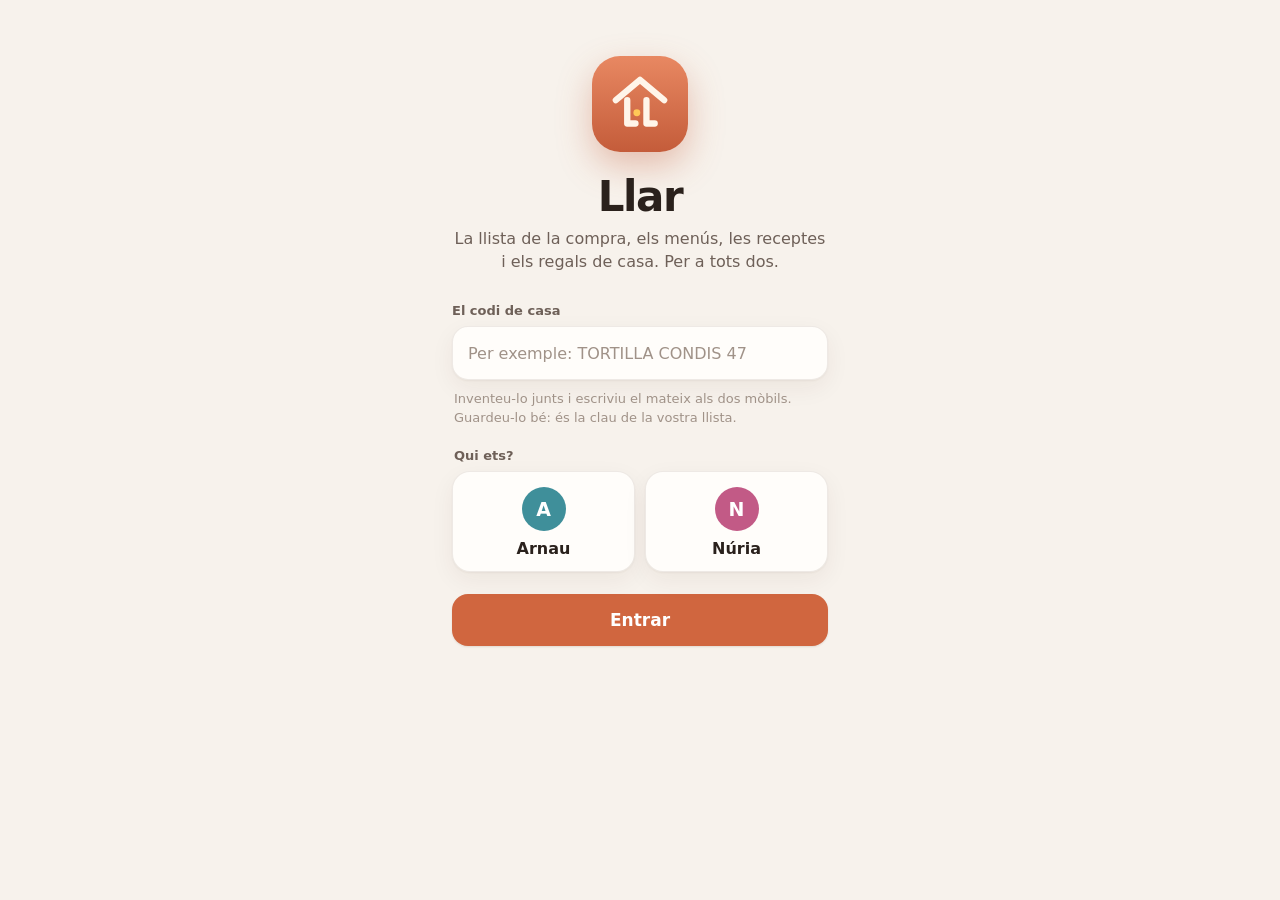
==== commit 061e4455: "Llar" ====
--- a/index.html
+++ b/index.html
@@ -2,7 +2,7 @@
 <html lang="ca">
 <head>
 <meta charset="utf-8">
-<meta name="viewport" content="width=device-width, initial-scale=1, maximum-scale=1, viewport-fit=cover">
+<meta name="viewport" content="width=device-width, initial-scale=1, viewport-fit=cover">
 <meta name="theme-color" content="#f7f2ec" media="(prefers-color-scheme: light)">
 <meta name="theme-color" content="#14110f" media="(prefers-color-scheme: dark)">
 <meta name="robots" content="noindex">
--- a/estil.css
+++ b/estil.css
@@ -32,16 +32,16 @@
 :focus-visible { outline: 2px solid var(--accent); outline-offset: 2px; }
 
 /* les rodonetes de cada persona */
-.av { display: inline-grid; flex: none; place-items: center; width: 24px; height: 24px; border-radius: 50%; font-size: 11.5px; font-weight: 800; color: #fff; background: var(--text-3); }
+.av { display: inline-grid; flex: none; place-items: center; width: 24px; height: 24px; border-radius: 50%; font-size: 11.5px; font-weight: 700; color: #fff; background: var(--text-3); }
 .av.gran { width: 44px; height: 44px; font-size: 19px; }
 .av-arnau { background: var(--arnau); }
 .av-nuria { background: var(--nuria); }
 .av-reshi { background: var(--reshi); }
 
 /* botons */
-.boto-gran { display: flex; align-items: center; justify-content: center; gap: 8px; width: 100%; height: 52px; border: 0; border-radius: 16px; font-size: 17px; font-weight: 800; color: #fff; background: var(--accent); box-shadow: 0 6px 18px rgba(208, 102, 63, 0.28); }
-.boto-principal { display: flex; align-items: center; gap: 6px; height: 44px; padding: 0 16px; border: 0; border-radius: 14px; font-size: 15px; font-weight: 800; color: #fff; background: var(--accent); }
-.boto-suau { display: inline-flex; align-items: center; justify-content: center; gap: 6px; min-width: 40px; height: 40px; padding: 0 12px; border: 0; border-radius: 12px; font-size: 14px; font-weight: 800; color: var(--accent); background: var(--accent-suau); }
+.boto-gran { display: flex; align-items: center; justify-content: center; gap: 8px; width: 100%; height: 52px; border: 0; border-radius: 16px; font-size: 17px; font-weight: 700; color: #fff; background: var(--accent); box-shadow: 0 1px 2px rgba(70, 40, 20, 0.12); }
+.boto-principal { display: flex; align-items: center; gap: 6px; height: 44px; padding: 0 16px; border: 0; border-radius: 14px; font-size: 15px; font-weight: 700; color: #fff; background: var(--accent); }
+.boto-suau { display: inline-flex; align-items: center; justify-content: center; gap: 6px; min-width: 40px; height: 40px; padding: 0 12px; border: 0; border-radius: 12px; font-size: 14px; font-weight: 700; color: var(--accent); background: var(--accent-suau); }
 .boto-suau.actiu { color: #fff; background: var(--accent); }
 .boto-suau.ample { width: 100%; height: 48px; }
 .boto-perill { display: inline-flex; align-items: center; gap: 6px; height: 44px; padding: 0 14px; border: 0; border-radius: 12px; font-size: 14px; font-weight: 700; color: var(--perill); background: none; }
@@ -50,11 +50,11 @@
 /* entrar */
 .entrar { display: flex; flex-direction: column; align-items: center; max-width: 420px; margin: 0 auto; padding: max(56px, calc(env(safe-area-inset-top) + 36px)) 22px 40px; text-align: center; }
 .logo-gran { display: grid; place-items: center; width: 96px; height: 96px; border-radius: 28px; color: #fff5e9; background: linear-gradient(180deg, #e88862, #c45c3a); box-shadow: 0 14px 34px rgba(196, 92, 58, 0.35); }
-.entrar h1 { margin: 20px 0 6px; font-size: 42px; font-weight: 900; letter-spacing: -0.035em; }
+.entrar h1 { margin: 20px 0 6px; font-size: 42px; font-weight: 700; letter-spacing: -0.035em; }
 .entrar > p { margin: 0 0 30px; font-size: 16px; line-height: 1.45; color: var(--text-2); }
 .entrar form { display: flex; flex-direction: column; gap: 14px; width: 100%; text-align: left; }
-.entrar label, .entrar legend { display: flex; flex-direction: column; gap: 8px; font-size: 13px; font-weight: 800; color: var(--text-2); }
-.entrar input[name='codi'] { height: 54px; padding: 0 16px; border: 0; border-radius: 16px; outline: 0; font-size: 18px; font-weight: 800; letter-spacing: 0.05em; text-transform: uppercase; background: var(--panell); box-shadow: inset 0 0 0 1px var(--vora), var(--ombra); }
+.entrar label, .entrar legend { display: flex; flex-direction: column; gap: 8px; font-size: 13px; font-weight: 700; color: var(--text-2); }
+.entrar input[name='codi'] { height: 54px; padding: 0 16px; border: 0; border-radius: 16px; outline: 0; font-size: 18px; font-weight: 700; letter-spacing: 0.05em; text-transform: uppercase; background: var(--panell); box-shadow: inset 0 0 0 1px var(--vora), var(--ombra); }
 .entrar input[name='codi']:focus { box-shadow: inset 0 0 0 2px var(--accent); }
 .entrar input[name='codi']::placeholder { font-weight: 500; letter-spacing: 0; text-transform: none; color: var(--text-3); }
 .ajuda { margin: -4px 2px 6px; font-size: 13px; line-height: 1.45; color: var(--text-3); }
@@ -63,7 +63,7 @@
 .persones { display: flex; gap: 10px; }
 .persona { position: relative; flex: 1; }
 .persona input { position: absolute; opacity: 0; }
-.persona > span { display: flex; flex-direction: column; align-items: center; gap: 8px; padding: 16px 0 14px; border-radius: 18px; font-size: 16px; font-weight: 800; color: var(--text); background: var(--panell); box-shadow: inset 0 0 0 1px var(--vora), var(--ombra); transition: box-shadow 0.15s; }
+.persona > span { display: flex; flex-direction: column; align-items: center; gap: 8px; padding: 16px 0 14px; border-radius: 18px; font-size: 16px; font-weight: 700; color: var(--text); background: var(--panell); box-shadow: inset 0 0 0 1px var(--vora), var(--ombra); transition: box-shadow 0.15s; }
 .persona input:checked + span { box-shadow: inset 0 0 0 2.5px var(--accent), var(--ombra); }
 .persona input:focus-visible + span { outline: 2px solid var(--accent); outline-offset: 2px; }
 .entrar .boto-gran { margin-top: 8px; }
@@ -72,7 +72,7 @@
 /* la barra de dalt */
 .cap { position: sticky; top: 0; z-index: 5; display: flex; align-items: center; gap: 10px; padding: max(12px, env(safe-area-inset-top)) 16px 10px; background: color-mix(in srgb, var(--fons) 88%, transparent); backdrop-filter: saturate(1.4) blur(14px); -webkit-backdrop-filter: saturate(1.4) blur(14px); }
 .marca { display: flex; flex: 1; align-items: center; gap: 8px; color: var(--accent); }
-.marca b { font-size: 22px; font-weight: 900; letter-spacing: -0.03em; color: var(--text); }
+.marca b { font-size: 22px; font-weight: 700; letter-spacing: -0.03em; color: var(--text); }
 .estat-xarxa { display: flex; align-items: center; gap: 6px; height: 30px; padding: 0 6px; border: 0; font-size: 12.5px; font-weight: 700; color: var(--text-3); background: none; }
 .estat-xarxa i, .xarxa-text i { width: 8px; height: 8px; border-radius: 50%; background: var(--text-3); }
 .estat-xarxa.al-dia i, .xarxa-text.al-dia i { background: var(--fet); }
@@ -84,7 +84,7 @@
 .qui .av { width: 34px; height: 34px; font-size: 14px; }
 
 .pantalla { display: flex; flex-direction: column; gap: 16px; max-width: 560px; margin: 0 auto; padding: 6px 16px calc(110px + env(safe-area-inset-bottom)); }
-.titol h1 { margin: 4px 0 4px; font-size: 32px; font-weight: 900; letter-spacing: -0.03em; }
+.titol h1 { margin: 4px 0 4px; font-size: 32px; font-weight: 700; letter-spacing: -0.03em; }
 .titol p { margin: 0; font-size: 14.5px; line-height: 1.45; color: var(--text-2); }
 
 /* instal·lar a l'iPhone */
@@ -105,7 +105,7 @@
 .afegir button { display: grid; place-items: center; width: 46px; height: 46px; align-self: flex-end; border: 0; border-radius: 15px; color: #fff; background: var(--accent); }
 .suggeriments { display: flex; flex-wrap: wrap; gap: 6px; margin-top: -8px; }
 
-.sovint h2, .grup h2 { display: flex; align-items: center; gap: 7px; margin: 0 0 8px 4px; font-size: 12px; font-weight: 800; letter-spacing: 0.07em; text-transform: uppercase; color: var(--text-3); }
+.sovint h2, .grup h2 { display: flex; align-items: center; gap: 7px; margin: 0 0 8px 4px; font-size: 15px; font-weight: 700; letter-spacing: 0; color: var(--text-2); }
 .xips, .suggeriments { display: flex; flex-wrap: wrap; gap: 7px; }
 .xips button, .suggeriments button { display: flex; align-items: center; gap: 4px; height: 36px; padding: 0 13px 0 10px; border: 0; border-radius: 999px; font-size: 14.5px; font-weight: 600; background: var(--panell); box-shadow: inset 0 0 0 1px var(--vora); }
 .xips svg, .suggeriments svg { color: var(--accent); }
@@ -113,7 +113,7 @@
 /* la barra de progrés i les eines */
 .barra-llista { display: flex; align-items: center; gap: 8px; }
 .progres { position: relative; display: flex; flex: 1; align-items: baseline; gap: 8px; min-width: 0; padding-bottom: 10px; }
-.progres b { font-size: 19px; font-weight: 900; letter-spacing: -0.02em; }
+.progres b { font-size: 19px; font-weight: 700; letter-spacing: -0.02em; }
 .progres span { overflow: hidden; font-size: 13px; color: var(--text-3); white-space: nowrap; text-overflow: ellipsis; }
 .progres i { position: absolute; right: 0; bottom: 0; left: 0; height: 4px; border-radius: 4px; background: linear-gradient(90deg, var(--fet) var(--fet), var(--panell-2) var(--fet)); }
 
@@ -138,19 +138,19 @@
 .carro .boto-gran { margin-top: 12px; background: var(--fet); box-shadow: 0 6px 18px color-mix(in srgb, var(--fet) 30%, transparent); }
 .buit { display: flex; flex-direction: column; align-items: center; gap: 4px; margin: 24px 12px; text-align: center; color: var(--text-2); }
 .buit-dibuix { display: grid; place-items: center; width: 76px; height: 76px; margin-bottom: 10px; border-radius: 50%; color: var(--accent); background: var(--accent-suau); }
-.buit b { font-size: 20px; font-weight: 900; color: var(--text); }
+.buit b { font-size: 20px; font-weight: 700; color: var(--text); }
 .buit p { max-width: 300px; margin: 4px 0 0; font-size: 15px; line-height: 1.5; }
 
 /* el menú */
 .dia { display: flex; gap: 14px; padding: 14px; border-radius: var(--radi); background: var(--panell); box-shadow: inset 0 0 0 1px var(--vora), var(--ombra); }
 .dia-data { display: flex; flex: none; flex-direction: column; align-items: center; justify-content: center; width: 50px; height: 56px; border-radius: 14px; background: var(--panell-2); }
-.dia-data b { font-size: 21px; font-weight: 900; line-height: 1; font-variant-numeric: tabular-nums; }
-.dia-data span { margin-top: 3px; font-size: 11px; font-weight: 800; letter-spacing: 0.05em; text-transform: uppercase; color: var(--text-3); }
+.dia-data b { font-size: 21px; font-weight: 700; line-height: 1; font-variant-numeric: tabular-nums; }
+.dia-data span { margin-top: 3px; font-size: 11px; font-weight: 700; letter-spacing: 0.05em; text-transform: uppercase; color: var(--text-3); }
 .dia.avui { box-shadow: inset 0 0 0 2px var(--accent), var(--ombra); }
 .dia.avui .dia-data { color: #fff; background: var(--accent); }
 .dia.avui .dia-data span { color: rgba(255, 255, 255, 0.85); }
 .dia-cos { display: flex; flex: 1; flex-direction: column; min-width: 0; }
-.dia-cos h2 { margin: 2px 0 6px; font-size: 17px; font-weight: 800; }
+.dia-cos h2 { margin: 2px 0 6px; font-size: 17px; font-weight: 700; }
 .plat { display: flex; align-items: center; gap: 9px; padding: 7px 0; border-bottom: 1px solid var(--vora); }
 .plat > span:not(.av) { flex: 1; font-size: 15.5px; font-weight: 600; }
 .plat .av { width: 20px; height: 20px; font-size: 10px; }
@@ -176,7 +176,7 @@
 .pestanyes { position: fixed; right: 0; bottom: 0; left: 0; z-index: 5; display: flex; justify-content: center; gap: 4px; padding: 6px 12px max(8px, env(safe-area-inset-bottom)); background: color-mix(in srgb, var(--panell) 90%, transparent); backdrop-filter: saturate(1.4) blur(14px); -webkit-backdrop-filter: saturate(1.4) blur(14px); box-shadow: 0 -1px 0 var(--vora); }
 .pestanyes button { position: relative; display: flex; flex: 1; max-width: 140px; flex-direction: column; align-items: center; gap: 3px; padding: 6px 0 4px; border: 0; font-size: 11px; font-weight: 700; color: var(--text-3); background: none; }
 .pestanyes button[aria-pressed='true'] { color: var(--accent); }
-.pestanyes i { position: absolute; top: 1px; left: calc(50% + 8px); min-width: 19px; height: 19px; padding: 0 5px; border: 2px solid var(--panell); border-radius: 999px; font-size: 10.5px; font-style: normal; font-weight: 800; line-height: 15px; color: #fff; background: var(--accent); }
+.pestanyes i { position: absolute; top: 1px; left: calc(50% + 8px); min-width: 19px; height: 19px; padding: 0 5px; border: 2px solid var(--panell); border-radius: 999px; font-size: 10.5px; font-style: normal; font-weight: 700; line-height: 15px; color: #fff; background: var(--accent); }
 
 /* el full de baix */
 .vel { position: fixed; inset: 0; z-index: 20; background: rgba(20, 12, 8, 0.38); animation: apareix 0.2s ease-out; }
@@ -185,7 +185,7 @@
 @keyframes puja { from { transform: translateY(40px); opacity: 0; } }
 .full-nansa { align-self: center; width: 38px; height: 5px; border-radius: 5px; background: var(--text-3); opacity: 0.4; }
 .full-tancar { position: absolute; top: 14px; right: 14px; display: grid; place-items: center; width: 32px; height: 32px; border: 0; border-radius: 50%; color: var(--text-2); background: var(--panell-2); }
-.full h2 { margin: 6px 44px 0 0; font-size: 22px; font-weight: 900; letter-spacing: -0.02em; }
+.full h2 { margin: 6px 44px 0 0; font-size: 22px; font-weight: 700; letter-spacing: -0.02em; }
 .triar { display: flex; flex-direction: column; margin: 0; padding: 0; overflow: hidden; list-style: none; border-radius: var(--radi); background: var(--panell); box-shadow: inset 0 0 0 1px var(--vora); }
 .triar li + li { border-top: 1px solid var(--vora); }
 .triar button { display: flex; align-items: baseline; justify-content: space-between; gap: 10px; width: 100%; padding: 14px 16px; border: 0; text-align: left; background: none; }
@@ -197,7 +197,7 @@
 .plat-lliure input:focus, .form-recepta input:focus, .form-recepta textarea:focus { box-shadow: inset 0 0 0 2px var(--accent); }
 .plat-lliure button { display: grid; place-items: center; width: 48px; border: 0; border-radius: 14px; color: #fff; background: var(--accent); }
 .form-recepta { display: flex; flex-direction: column; gap: 14px; }
-.form-recepta label { display: flex; flex-direction: column; gap: 7px; font-size: 13px; font-weight: 800; color: var(--text-2); }
+.form-recepta label { display: flex; flex-direction: column; gap: 7px; font-size: 13px; font-weight: 700; color: var(--text-2); }
 .form-recepta textarea { line-height: 1.5; resize: vertical; }
 .full-botons { display: flex; align-items: center; justify-content: space-between; gap: 8px; }
 .full-botons .boto-suau { height: 44px; }
@@ -206,7 +206,7 @@
 .perfil h2 { margin: 6px 0 0; }
 .xarxa-text { display: flex; align-items: center; gap: 7px; margin: 0; font-size: 14px; color: var(--text-2); }
 .codi { display: flex; flex-direction: column; gap: 4px; padding: 14px 16px; border-radius: var(--radi); background: var(--panell); box-shadow: inset 0 0 0 1px var(--vora); }
-.codi span { font-size: 12px; font-weight: 800; letter-spacing: 0.07em; text-transform: uppercase; color: var(--text-3); }
+.codi span { font-size: 12px; font-weight: 700; letter-spacing: 0.07em; text-transform: uppercase; color: var(--text-3); }
 .codi b { font-size: 19px; letter-spacing: 0.04em; word-break: break-word; }
 .codi small { font-size: 13px; line-height: 1.45; color: var(--text-3); }
 
@@ -214,7 +214,7 @@
 #avis { position: fixed; left: 50%; bottom: calc(86px + env(safe-area-inset-bottom)); z-index: 30; display: flex; align-items: center; gap: 14px; max-width: calc(100% - 32px); padding: 8px 8px 8px 18px; border-radius: 16px; font-size: 14.5px; font-weight: 600; color: #fff; background: #2a211c; box-shadow: 0 10px 30px rgba(0, 0, 0, 0.25); opacity: 0; transform: translate(-50%, 12px); transition: opacity 0.2s, transform 0.2s; pointer-events: none; }
 #avis span { padding: 4px 0; }
 #avis:not(:has(button)) { padding-right: 18px; }
-#avis button { flex: none; height: 34px; padding: 0 12px; border: 0; border-radius: 10px; font-weight: 800; color: var(--groc); background: rgba(255, 255, 255, 0.1); }
+#avis button { flex: none; height: 34px; padding: 0 12px; border: 0; border-radius: 10px; font-weight: 700; color: var(--groc); background: rgba(255, 255, 255, 0.1); }
 #avis.veure { opacity: 1; transform: translate(-50%, 0); pointer-events: auto; }
 @media (prefers-color-scheme: dark) { #avis { background: #3a312b; } }
 @media (prefers-reduced-motion: reduce) { *, *::before, *::after { animation: none !important; transition: none !important; } }
@@ -234,7 +234,7 @@
 .carro .ic-cosa { --c: var(--text-3); }
 
 /* d'un toc: fitxes amb icona grossa */
-.rapid h2, .rapid-cat h3 { display: flex; align-items: center; gap: 7px; margin: 0 0 8px 4px; font-size: 12px; font-weight: 800; letter-spacing: 0.07em; text-transform: uppercase; color: var(--text-3); }
+.rapid h2, .rapid-cat h3 { display: flex; align-items: center; gap: 7px; margin: 0 0 8px 4px; font-size: 15px; font-weight: 700; letter-spacing: 0; color: var(--text-2); }
 .rapids { display: flex; gap: 8px; margin: 0 -16px; padding: 2px 16px 6px; overflow-x: auto; scrollbar-width: none; scroll-snap-type: x proximity; }
 .rapids::-webkit-scrollbar { display: none; }
 .fitxa { position: relative; display: flex; flex: none; flex-direction: column; align-items: center; justify-content: flex-start; gap: 6px; width: 76px; padding: 10px 4px 9px; border: 0; border-radius: 18px; font-size: 12px; font-weight: 700; line-height: 1.2; text-align: center; color: var(--text); background: var(--panell); box-shadow: inset 0 0 0 1px var(--vora), var(--ombra); scroll-snap-align: start; }
@@ -254,7 +254,7 @@
 
 /* --- els regals: de qui és la llista, la casella, i cada regal amb la seva icona i el "el compro jo" --- */
 .per-qui { display: flex; gap: 6px; padding: 4px; border-radius: 16px; background: var(--panell-2); }
-.per-qui button { display: flex; flex: 1; align-items: center; justify-content: center; gap: 7px; min-width: 0; height: 44px; border: 0; border-radius: 12px; font-size: 15px; font-weight: 800; color: var(--text-2); background: none; }
+.per-qui button { display: flex; flex: 1; align-items: center; justify-content: center; gap: 7px; min-width: 0; height: 44px; border: 0; border-radius: 12px; font-size: 15px; font-weight: 700; color: var(--text-2); background: none; }
 .per-qui button[aria-pressed='true'] { color: var(--text); background: var(--panell); box-shadow: var(--ombra), inset 0 0 0 1px var(--vora); }
 .per-qui .av { width: 22px; height: 22px; font-size: 10.5px; }
 .secreta { display: flex; align-items: center; gap: 7px; align-self: flex-start; height: 34px; margin-top: -6px; padding: 0 12px; border: 0; border-radius: 999px; font-size: 13.5px; font-weight: 700; color: var(--text-2); background: var(--panell-2); }
@@ -273,7 +273,7 @@
 .regal-text small.nota { display: -webkit-box; color: var(--text-2); overflow: hidden; -webkit-line-clamp: 2; -webkit-box-orient: vertical; }
 .regal-text small.secret { font-weight: 700; color: var(--nuria); }
 .regal-enllac { display: grid; flex: none; place-items: center; width: 36px; height: 36px; border-radius: 11px; color: var(--accent); background: var(--accent-suau); }
-.regal-compro { display: inline-flex; flex: none; align-items: center; gap: 5px; height: 34px; padding: 0 11px; border: 0; border-radius: 11px; font-size: 13px; font-weight: 800; white-space: nowrap; color: var(--accent-fort); background: var(--accent-suau); }
+.regal-compro { display: inline-flex; flex: none; align-items: center; gap: 5px; height: 34px; padding: 0 11px; border: 0; border-radius: 11px; font-size: 13px; font-weight: 700; white-space: nowrap; color: var(--accent-fort); background: var(--accent-suau); }
 .regal-compro.fet { color: #fff; background: var(--fet); }
 .regal-compro.altre { gap: 6px; font-weight: 700; color: var(--text-2); background: var(--panell-2); }
 .regal-compro.altre .av { width: 18px; height: 18px; font-size: 9px; }
@@ -298,13 +298,16 @@
 /* --- les receptes amb ingredients de veritat: cada un en una fila (producte, quantitat, unitat, rebost) --- */
 .ings { display: flex; flex-direction: column; gap: 6px; }
 .ings-cap { display: flex; align-items: baseline; justify-content: space-between; margin: 2px 2px 2px; font-size: 13px; color: var(--text-2); }
-.ings-cap b { font-weight: 800; }
+.ings-cap b { font-weight: 700; }
 .ings-cap small { color: var(--text-3); }
 .ing { display: flex; align-items: center; gap: 6px; padding: 6px; border-radius: 14px; background: var(--panell); box-shadow: inset 3px 0 0 var(--c), inset 0 0 0 1px var(--vora); }
 .ing .ic-cosa { width: 34px; height: 34px; font-size: 19px; }
-.ing input, .ing select { min-width: 0; height: 38px; border: 0; border-radius: 10px; font: inherit; font-size: 15px; font-weight: 600; color: var(--text); background: var(--panell-2); }
+.ing input, .ing select { min-width: 0; height: 38px; border: 0; border-radius: 10px; font: inherit; font-size: 16px; font-weight: 600; color: var(--text); background: var(--panell-2); }
 .ing .ing-nom { flex: 1; padding: 0 10px; background: none; }
-.ing .ing-nom:focus { background: var(--panell-2); outline: 0; }
+.ing .ing-nom:focus { background: var(--panell-2); outline: 0; box-shadow: inset 0 0 0 2px var(--accent); }
+/* el marc quan s'escriu: el codi d'entrada i els formularis (abans es treia el focus sense res a canvi) */
+.entrar input[name='codi']:focus { box-shadow: inset 0 0 0 2px var(--accent), var(--ombra); }
+.plat-lliure input:focus, .form-recepta input:focus, .form-recepta textarea:focus { box-shadow: inset 0 0 0 2px var(--accent); }
 .ing .ing-q { width: 58px; padding: 0 6px; text-align: right; font-variant-numeric: tabular-nums; }
 .ing .ing-u { width: 82px; padding: 0 4px; font-size: 13.5px; }
 .ing-rebost { padding: 0 8px; font-size: 12.5px; font-weight: 700; white-space: nowrap; color: var(--text-3); }
@@ -319,11 +322,11 @@
 .ing-nou button { display: grid; place-items: center; width: 46px; height: 46px; border: 0; border-radius: 14px; color: #fff; background: var(--accent); }
 .ings .pista { margin: 2px 2px 0; }
 /* la quantitat a la llista, i per a quins plats és */
-.cosa .quant { flex: none; padding: 3px 8px; border-radius: 8px; font-size: 13.5px; font-weight: 800; font-variant-numeric: tabular-nums; white-space: nowrap; color: var(--c, var(--text)); background: color-mix(in srgb, var(--c, var(--text-3)) 13%, transparent); }
+.cosa .quant { flex: none; padding: 3px 8px; border-radius: 8px; font-size: 13.5px; font-weight: 700; font-variant-numeric: tabular-nums; white-space: nowrap; color: var(--c, var(--text)); background: color-mix(in srgb, var(--c, var(--text-3)) 13%, transparent); }
 .cosa.fet .quant { opacity: 0.55; }
 /* el que els plats de la setmana agafen del rebost */
 .rebost-setmana { display: flex; flex-direction: column; gap: 8px; padding: 12px 14px; border-radius: var(--radi); background: var(--panell); box-shadow: inset 0 0 0 1px var(--vora); }
-.rebost-setmana h2 { margin: 0; font-size: 14px; font-weight: 800; }
+.rebost-setmana h2 { margin: 0; font-size: 14px; font-weight: 700; }
 .rebost-setmana small { font-size: 12.5px; color: var(--text-3); }
 .xips { display: flex; flex-wrap: wrap; gap: 6px; }
 .xips button { display: inline-flex; align-items: center; gap: 5px; height: 34px; padding: 0 10px 0 8px; border: 0; border-radius: 999px; font-size: 14px; font-weight: 700; color: var(--text); background: var(--panell-2); }
@@ -348,7 +351,7 @@
 .pestanyes button { min-width: 0; font-size: 10.5px; }
 .avui-cal, .mes, .findes, .connecta-cal { padding: 14px; border-radius: var(--radi); background: var(--panell); box-shadow: inset 0 0 0 1px var(--vora), var(--ombra); }
 .avui-cal { display: flex; flex-direction: column; gap: 8px; }
-.avui-cal h2, .findes h2 { display: flex; align-items: baseline; gap: 8px; margin: 0; font-size: 18px; font-weight: 900; }
+.avui-cal h2, .findes h2 { display: flex; align-items: baseline; gap: 8px; margin: 0; font-size: 18px; font-weight: 700; }
 .avui-cal h2 small { font-size: 13.5px; font-weight: 700; color: var(--text-3); }
 .buit-petit { margin: 0; font-size: 14px; color: var(--text-3); }
 .avui-plat { display: flex; align-items: center; gap: 6px; margin: 0; font-size: 15px; font-weight: 700; color: var(--accent-fort); }
@@ -359,7 +362,7 @@
 .connecta-cal p { margin: 0 0 4px; font-size: 14px; line-height: 1.45; color: var(--text-2); }
 .events { display: flex; flex-direction: column; gap: 4px; margin: 0; padding: 0; list-style: none; }
 .event { display: flex; align-items: center; gap: 10px; padding: 8px 10px 8px 12px; border-radius: 12px; background: color-mix(in srgb, var(--c) 9%, transparent); box-shadow: inset 3px 0 0 var(--c); }
-.event-hora { flex: none; min-width: 46px; font-size: 13px; font-weight: 800; font-variant-numeric: tabular-nums; color: var(--text-2); }
+.event-hora { flex: none; min-width: 46px; font-size: 13px; font-weight: 700; font-variant-numeric: tabular-nums; color: var(--text-2); }
 .event-text { display: flex; flex: 1; flex-direction: column; min-width: 0; }
 .event-text b { font-size: 15px; font-weight: 700; line-height: 1.3; }
 .event-text small { font-size: 12.5px; color: var(--text-3); }
@@ -373,10 +376,10 @@
 .apunta input { flex: 1; min-width: 0; height: 42px; padding: 0 8px; border: 0; outline: 0; font-size: 16px; color: var(--text); background: none; }
 .apunta button { display: grid; place-items: center; width: 42px; height: 42px; border: 0; border-radius: 13px; color: #fff; background: var(--accent); }
 .mes-cap { display: flex; align-items: center; justify-content: space-between; margin-bottom: 10px; }
-.mes-cap b { font-size: 18px; font-weight: 900; }
+.mes-cap b { font-size: 18px; font-weight: 700; }
 .mes-cap .boto-suau { width: 40px; font-size: 20px; }
 .graella-mes { display: grid; grid-template-columns: repeat(7, 1fr); gap: 3px; }
-.graella-mes > small { padding-bottom: 4px; font-size: 11px; font-weight: 800; text-align: center; text-transform: uppercase; color: var(--text-3); }
+.graella-mes > small { padding-bottom: 4px; font-size: 11px; font-weight: 700; text-align: center; text-transform: uppercase; color: var(--text-3); }
 .graella-mes > small.finde { color: var(--accent); }
 .cel { display: flex; flex-direction: column; align-items: center; gap: 2px; min-width: 0; height: 58px; padding: 5px 2px 3px; border: 0; border-radius: 10px; background: none; }
 .cel.finde { background: color-mix(in srgb, var(--accent) 7%, transparent); }
@@ -386,19 +389,19 @@
 .cel-plans { display: flex; flex-wrap: wrap; justify-content: center; align-items: center; gap: 2px; min-height: 12px; }
 .cel-plans i { width: 6px; height: 6px; border-radius: 50%; background: var(--c); }
 .cel-plans i.partit, .cel-plans i.plat { width: auto; height: auto; font-size: 10px; font-style: normal; line-height: 1; background: none; }
-.cel-plans em { font-size: 10px; font-style: normal; font-weight: 800; color: var(--text-3); }
+.cel-plans em { font-size: 10px; font-style: normal; font-weight: 700; color: var(--text-3); }
 .cel-info { display: flex; flex-direction: column; gap: 2px; width: 100%; margin-top: auto; }
 .cel-info i { display: block; height: 3px; border-radius: 2px; background: var(--c); }
 .error-cal { display: flex; align-items: center; gap: 6px; margin: 0; font-size: 13px; color: var(--perill); }
 .findes { display: flex; flex-direction: column; gap: 8px; }
 .finde-fila { display: flex; align-items: center; gap: 12px; padding: 8px 4px; border: 0; border-top: 1px solid var(--vora); text-align: left; background: none; }
 .finde-data { display: flex; flex: none; flex-direction: column; align-items: center; width: 44px; line-height: 1.1; }
-.finde-data b { font-size: 20px; font-weight: 900; }
+.finde-data b { font-size: 20px; font-weight: 700; }
 .finde-data small { font-size: 11.5px; font-weight: 700; text-transform: uppercase; color: var(--text-3); }
 .finde-coses { display: flex; flex: 1; flex-wrap: wrap; gap: 4px; min-width: 0; }
 .finde-coses > small { font-size: 14px; font-weight: 700; color: var(--fet); }
 .dia-menu { display: flex; flex-direction: column; padding: 12px 14px; border-radius: 16px; background: var(--panell-2); }
-.dia-menu h3 { display: flex; align-items: center; gap: 6px; margin: 0 0 4px; font-size: 14px; font-weight: 800; color: var(--accent-fort); }
+.dia-menu h3 { display: flex; align-items: center; gap: 6px; margin: 0 0 4px; font-size: 14px; font-weight: 700; color: var(--accent-fort); }
 /* els calendaris, al perfil */
 .cals { display: flex; flex-direction: column; gap: 8px; padding: 14px; border-radius: 16px; background: var(--panell-2); }
 .cals > b { font-size: 15px; }
@@ -416,3 +419,163 @@
 /* que no s'ampliï en tocar dos cops ni en escriure (a l'iPhone, les caselles de menys de 16px fan zoom) */
 html { touch-action: manipulation; }
 input, select, textarea { font-size: 16px !important; }
+
+/* --- calendari (v2): el botó d'apuntar, la llegenda, i qui és a Reus i els plans en llistes, separats --- */
+.titol-amb-boto { display: flex; align-items: center; justify-content: space-between; gap: 10px; }
+.titol-amb-boto .boto-suau { height: 38px; }
+.llegenda { display: flex; flex-wrap: wrap; align-items: center; gap: 6px; margin: -2px 0 10px; }
+.mostra { height: 30px; padding: 0 10px; border: 0; border-radius: 999px; font-size: 12.5px; font-weight: 700; color: var(--text-3); background: var(--panell-2); text-decoration: line-through; }
+.mostra.actiu { color: var(--text); background: var(--accent-suau); text-decoration: none; }
+.claus { display: flex; flex-wrap: wrap; gap: 4px 10px; margin-left: auto; font-size: 12px; font-weight: 700; color: var(--text-3); }
+.claus span { display: inline-flex; align-items: center; gap: 4px; }
+.claus i { width: 8px; height: 8px; border-radius: 50%; background: var(--c); }
+.cel b { gap: 1px; width: auto; min-width: 24px; padding: 0 3px; }
+.cel b .plat { font-size: 9px; font-style: normal; }
+.cel-textos { display: none; }
+.cel-info i span { display: none; }
+.cal-graella { display: flex; flex-direction: column; gap: 16px; }
+.cal-esq, .cal-dre { display: flex; flex-direction: column; gap: 16px; min-width: 0; }
+.cal-llista { display: flex; flex-direction: column; gap: 4px; padding: 14px; border-radius: var(--radi); background: var(--panell); box-shadow: inset 0 0 0 1px var(--vora), var(--ombra); }
+.cal-llista h2 { display: flex; align-items: baseline; gap: 8px; margin: 0 0 6px; font-size: 17px; font-weight: 700; }
+.cal-llista h2 small { font-size: 13px; font-weight: 700; color: var(--text-3); }
+.persona-fila, .pla-fila { display: flex; align-items: center; gap: 10px; width: 100%; min-height: 44px; padding: 6px 8px; border: 0; border-radius: 12px; text-align: left; background: none; }
+.persona-fila:active, .pla-fila:active { transform: none; background: var(--panell-2); }
+.persona-fila i { flex: none; width: 26px; height: 8px; border-radius: 4px; background: var(--c); }
+.persona-fila b { flex: 1; font-size: 15.5px; font-weight: 700; }
+.persona-fila span { font-size: 13.5px; font-weight: 700; color: color-mix(in srgb, var(--c) 70%, var(--text)); }
+.pla-fila { box-shadow: inset 3px 0 0 var(--c); border-radius: 4px 12px 12px 4px; }
+.pla-fila.passat { opacity: 0.45; }
+.pla-dia { display: flex; flex: none; flex-direction: column; align-items: center; width: 30px; line-height: 1.05; }
+.pla-dia b { font-size: 17px; font-weight: 700; }
+.pla-dia small { font-size: 10.5px; font-weight: 700; text-transform: uppercase; color: var(--text-3); }
+.pla-text { display: flex; flex: 1; flex-direction: column; min-width: 0; }
+.pla-text b { overflow: hidden; font-size: 15px; font-weight: 700; white-space: nowrap; text-overflow: ellipsis; }
+.pla-text small { font-size: 12.5px; color: var(--text-3); }
+.pla-fila .av { width: 22px; height: 22px; font-size: 10.5px; }
+.dia-bloc h3 { margin: 0 0 6px; font-size: 14px; font-weight: 700; color: var(--text-2); }
+
+/* --- a l'ordinador: més ample, les pestanyes a dalt al costat del logo, i les coses en dues columnes --- */
+@media (min-width: 900px) {
+	.cap { min-height: 68px; padding: 10px max(28px, calc((100% - 1120px) / 2 + 28px)); }
+	.marca b { font-size: 24px; }
+	.pestanyes { top: 0; right: auto; bottom: auto; left: 50%; z-index: 6; height: 68px; align-items: center; gap: 2px; padding: 0; transform: translateX(-50%); background: none; box-shadow: none; backdrop-filter: none; -webkit-backdrop-filter: none; }
+	.pestanyes button { flex: none; flex-direction: row; gap: 8px; max-width: none; height: 42px; padding: 0 14px; border-radius: 12px; font-size: 15px; }
+	.pestanyes button svg { width: 19px; height: 19px; }
+	.pestanyes button[aria-pressed='true'] { background: var(--accent-suau); }
+	.pestanyes i { position: static; margin-left: -2px; border: 0; line-height: 19px; }
+	.pantalla { display: grid; grid-template-columns: repeat(2, minmax(0, 1fr)); gap: 18px 24px; align-items: start; max-width: 1120px; padding: 18px 28px 60px; }
+	.pantalla > * { grid-column: 1 / -1; }
+	.pantalla > .grup, .pantalla > .dia { grid-column: auto; }
+	.titol h1 { font-size: 40px; }
+	.titol p { font-size: 16px; }
+	.receptes, .regals { display: grid; grid-template-columns: repeat(2, minmax(0, 1fr)); }
+	.receptes li + li, .regals li + li { border-top: 0; }
+	.receptes li, .regals li { border-bottom: 1px solid var(--vora); }
+	.cosa .nom, .regal-text b { font-size: 17.5px; }
+	/* el calendari: el mes gran a l'esquerra, amb el que hi ha escrit a cada dia; les llistes a la dreta */
+	.cal-graella { display: grid; grid-template-columns: minmax(0, 2.3fr) minmax(300px, 1fr); gap: 24px; align-items: start; }
+	.mes { padding: 18px; }
+	.mes-cap b { font-size: 22px; }
+	.graella-mes { gap: 5px; }
+	.cel { align-items: stretch; height: 112px; padding: 6px; border-radius: 12px; background: var(--panell-2); }
+	.cel.finde { background: color-mix(in srgb, var(--accent) 10%, var(--panell-2)); }
+	.cel:hover { box-shadow: inset 0 0 0 2px var(--accent-suau); }
+	.cel b { align-self: flex-start; font-size: 14px; }
+	.cel-plans { display: none; }
+	.cel-textos { display: flex; flex-direction: column; gap: 2px; min-width: 0; }
+	.cel-ev { overflow: hidden; padding: 1px 5px; border-radius: 5px; font-size: 11.5px; font-weight: 700; line-height: 1.35; white-space: nowrap; text-overflow: ellipsis; text-align: left; color: color-mix(in srgb, var(--c) 70%, var(--text)); background: color-mix(in srgb, var(--c) 14%, transparent); }
+	.cel-textos em { font-size: 11px; font-style: normal; font-weight: 700; color: var(--text-3); }
+	.cel-info i { height: 15px; border-radius: 4px; }
+	.cel-info i span { display: block; overflow: hidden; padding: 0 5px; font-size: 10.5px; font-weight: 700; line-height: 15px; white-space: nowrap; text-overflow: ellipsis; color: #fff; }
+	/* els fulls: una finestra al mig en lloc de pujar des de baix */
+	.full { top: 50%; bottom: auto; left: 50%; right: auto; width: min(620px, 92vw); max-height: 86vh; margin: 0; padding: 22px 26px 26px; border-radius: 24px; transform: translate(-50%, -50%); animation: apareix 0.18s ease-out; }
+	.full-nansa { display: none; }
+	#avis { bottom: 28px; }
+}
+
+/* --- afegir ingredients (v2): la casella amb suggeriments, cada ingredient amb − i +, i el rebost en xips --- */
+.ing-nou textarea { flex: 1; min-width: 0; min-height: 46px; max-height: 140px; padding: 12px; border: 0; border-radius: 14px; font: inherit; font-size: 16px; line-height: 1.35; color: var(--text); background: var(--panell); box-shadow: inset 0 0 0 1.5px var(--accent-suau), inset 0 0 0 1px var(--vora); resize: none; field-sizing: content; }
+.ing-nou textarea:focus { outline: 0; box-shadow: inset 0 0 0 2px var(--accent); }
+.ing-nou button { align-self: flex-end; }
+.ing-sug { display: flex; flex-direction: column; overflow: hidden; margin-top: -2px; border-radius: 14px; background: var(--panell); box-shadow: inset 0 0 0 1px var(--vora), var(--ombra); }
+.sug-ing { display: flex; align-items: center; gap: 10px; min-height: 46px; padding: 6px 12px 6px 8px; border: 0; text-align: left; background: none; }
+.sug-ing + .sug-ing { border-top: 1px solid var(--vora); }
+.sug-ing:first-child { background: var(--accent-suau); }
+.sug-ing:active { transform: none; background: var(--panell-2); }
+.sug-ing .ic-cosa { width: 30px; height: 30px; font-size: 17px; }
+.sug-ing b { flex: 1; font-size: 15.5px; font-weight: 700; }
+.sug-ing small { font-size: 13px; font-weight: 700; color: var(--accent-fort); }
+.sug-ing.nou b { font-weight: 600; color: var(--text-2); }
+.ings-sub { display: flex; align-items: baseline; gap: 6px; margin: 10px 2px 2px; font-size: 14px; font-weight: 700; color: var(--text-2); }
+.ings-sub small { font-size: 12px; font-weight: 700; color: var(--text-3); }
+/* cada ingredient: icona, nom i treure a dalt; − quantitat + i la unitat a sota */
+.ing { display: grid; grid-template-columns: 34px minmax(0, 1fr) auto; column-gap: 8px; row-gap: 4px; align-items: center; padding: 8px; }
+.ing .ic-cosa { grid-column: 1; grid-row: 1 / span 2; align-self: start; }
+.ing .ing-nom { grid-column: 2; grid-row: 1; height: 36px; padding: 0 8px; font-weight: 700; }
+.ing .ing-treure { grid-column: 3; grid-row: 1; }
+.ing-fila2 { grid-column: 2 / span 2; grid-row: 2; display: flex; align-items: center; gap: 6px; }
+.ing-q-grup { display: flex; align-items: center; overflow: hidden; border-radius: 11px; background: var(--panell-2); }
+.ing-pas { display: grid; flex: none; place-items: center; width: 36px; height: 38px; padding: 0; border: 0; font-size: 20px; font-weight: 700; color: var(--accent-fort); background: none; }
+.ing-pas:active { background: var(--accent-suau); }
+.ing .ing-q { width: 54px; height: 38px; margin: 0; padding: 0; border-radius: 0; text-align: center; background: none; }
+.ing .ing-u { flex: 1; max-width: 130px; height: 38px; margin: 0; }
+.ing .ing-tipus { margin-left: auto; width: 38px; height: 38px; padding: 0; justify-content: center; }
+.ing .ing-tipus span { filter: none; opacity: 1; }
+.ing.flash, .ing-xip.flash { animation: brilla 1.2s ease-out; }
+@keyframes brilla { from { box-shadow: inset 3px 0 0 var(--c, var(--accent)), 0 0 0 3px var(--accent); } }
+.rebost-xips { display: flex; flex-wrap: wrap; gap: 6px; }
+.ing-xip { display: inline-flex; align-items: center; gap: 2px; height: 36px; padding: 0 2px 0 10px; border-radius: 999px; font-size: 14.5px; font-weight: 700; background: var(--panell); box-shadow: inset 0 0 0 1px var(--vora); }
+.ing-xip button { display: grid; place-items: center; width: 30px; height: 30px; padding: 0; border: 0; border-radius: 50%; font-size: 13px; color: var(--text-3); background: none; }
+.ing-rapid { display: inline-flex; align-items: center; gap: 4px; height: 36px; padding: 0 12px 0 9px; border: 0; border-radius: 999px; font-size: 14px; font-weight: 700; color: var(--text-2); background: none; outline: 1.5px dashed var(--text-3); outline-offset: -1.5px; }
+.ing .ing-nom, .ing .ing-q, .ing .ing-u, .ing .ing-tipus, .ing .ing-treure, .ing .ing-pas { order: 0; }
+
+/* --- el menú (v2): la nevera, dinar i sopar, per a qui, tuppers --- */
+.nevera { display: flex; flex-direction: column; gap: 10px; padding: 14px; border-radius: var(--radi); background: color-mix(in srgb, #5b9fe0 9%, var(--panell)); box-shadow: inset 0 0 0 1px color-mix(in srgb, #5b9fe0 25%, transparent), var(--ombra); }
+.nevera h2 { display: flex; align-items: baseline; gap: 8px; margin: 0; font-size: 17px; font-weight: 700; }
+.nevera h2 small { font-size: 13px; font-weight: 700; color: var(--text-3); }
+.nevera-xips { display: flex; flex-wrap: wrap; gap: 6px; }
+.nevera-xip { display: inline-flex; align-items: center; gap: 6px; height: 38px; padding: 0 12px; border: 0; border-radius: 999px; font-size: 15px; font-weight: 700; color: var(--text); background: var(--panell); box-shadow: inset 0 0 0 1px var(--vora); }
+.nevera-xip small { font-size: 12.5px; font-weight: 700; color: var(--text-3); }
+.nevera-afegir { display: flex; gap: 6px; }
+.nevera-afegir input { flex: 1; min-width: 0; height: 42px; padding: 0 12px; border: 0; border-radius: 12px; font: inherit; color: var(--text); background: var(--panell); box-shadow: inset 0 0 0 1px var(--vora); }
+.nevera-afegir button { display: grid; place-items: center; width: 42px; height: 42px; border: 0; border-radius: 12px; color: #fff; background: #5b9fe0; }
+.moment { display: flex; flex-direction: column; padding: 6px 0 4px; }
+.moment + .moment { border-top: 1px dashed var(--vora); margin-top: 4px; padding-top: 8px; }
+.moment h3 { display: flex; flex-wrap: wrap; align-items: baseline; gap: 2px 8px; margin: 0 0 2px; font-size: 14px; font-weight: 700; color: var(--text-2); }
+.moment h3 small { font-size: 12.5px; font-weight: 700; color: var(--accent-fort); }
+.moment-botons { display: flex; flex-wrap: wrap; gap: 6px; }
+.moment .afegir-plat { margin-top: 6px; }
+.suggeriment-tupper { height: 34px; margin-top: 6px; padding: 0 12px; border: 0; border-radius: 10px; font-size: 14px; font-weight: 700; color: #2f6db5; background: color-mix(in srgb, #5b9fe0 14%, transparent); }
+.plat .plat-tipus { flex: none; font-size: 16px; }
+.plat .plat-nom { display: flex; flex: 1; flex-direction: column; min-width: 0; font-size: 15.5px; font-weight: 600; }
+.plat .plat-nom small { font-size: 12px; font-weight: 700; color: #2f6db5; }
+.plat .plat-per { display: flex; flex: none; gap: 2px; }
+/* el full de triar plat */
+.plat-opcions { display: flex; flex-direction: column; gap: 10px; padding: 12px; border-radius: 16px; background: var(--panell-2); }
+.segment { display: flex; gap: 4px; padding: 3px; border-radius: 12px; background: var(--panell); }
+.segment button { flex: 1; height: 38px; border: 0; border-radius: 9px; font-size: 15px; font-weight: 700; color: var(--text-3); background: none; }
+.segment button[aria-pressed='true'] { color: #fff; background: var(--accent); }
+.plat-per-tria { display: flex; flex-wrap: wrap; align-items: center; gap: 6px; }
+.plat-per-tria > span, .plat-tuppers > span { font-size: 14px; font-weight: 700; color: var(--text-2); }
+.persona-xip { display: inline-flex; align-items: center; gap: 6px; height: 36px; padding: 0 12px 0 6px; border: 0; border-radius: 999px; font-size: 14.5px; font-weight: 700; color: var(--text-3); background: var(--panell); opacity: 0.6; }
+.persona-xip.actiu { color: var(--text); opacity: 1; box-shadow: inset 0 0 0 2px var(--accent); }
+.plat-tuppers { display: flex; align-items: center; justify-content: space-between; gap: 10px; }
+.plat-tuppers .ing-q-grup { background: var(--panell); }
+.plat-tuppers b { min-width: 30px; font-size: 17px; text-align: center; }
+.plat-racions { margin: 0; font-size: 13px; line-height: 1.4; color: var(--text-3); }
+.plat-sub { margin: 6px 0 -4px; font-size: 14.5px; font-weight: 700; color: var(--text-2); }
+.comprar-tambe { display: flex; align-items: center; gap: 8px; margin-top: -6px; font-size: 14px; color: var(--text-2); }
+.comprar-tambe input { width: 20px; height: 20px; accent-color: var(--accent); }
+.nevera-quan { display: grid; grid-template-columns: 1fr 1fr; gap: 8px; }
+.nevera-quan .boto-suau { height: 46px; }
+.rapida-tria { align-self: flex-start; height: 38px; padding: 0 12px; border: 0; border-radius: 999px; font-size: 14px; font-weight: 700; color: var(--text-3); background: var(--panell-2); }
+.rapida-tria.actiu { color: #8a5a00; background: color-mix(in srgb, var(--groc) 35%, transparent); }
+
+/* el sistema aplicat a la Llar (ESTIL.md): icones de línia en lloc d'emojis a la interfície, res de brillantors */
+.plat-tipus svg, .nevera-xip svg, .suggeriment-tupper svg, .plat-sub svg, .cal-tipus svg, .mostra svg, .rapida-tria svg, .nota-apat svg { vertical-align: -2px; }
+.cal-tipus { display: grid; place-items: center; font-size: 0; color: var(--text-2); }
+.segment button svg { vertical-align: -3px; }
+.cel-plans i.plat svg { vertical-align: 0; }
+.sovint h2 svg, .grup h2 svg { color: var(--text-3); }
+
+.av-junts { color: #fff; background: var(--text-2); }
